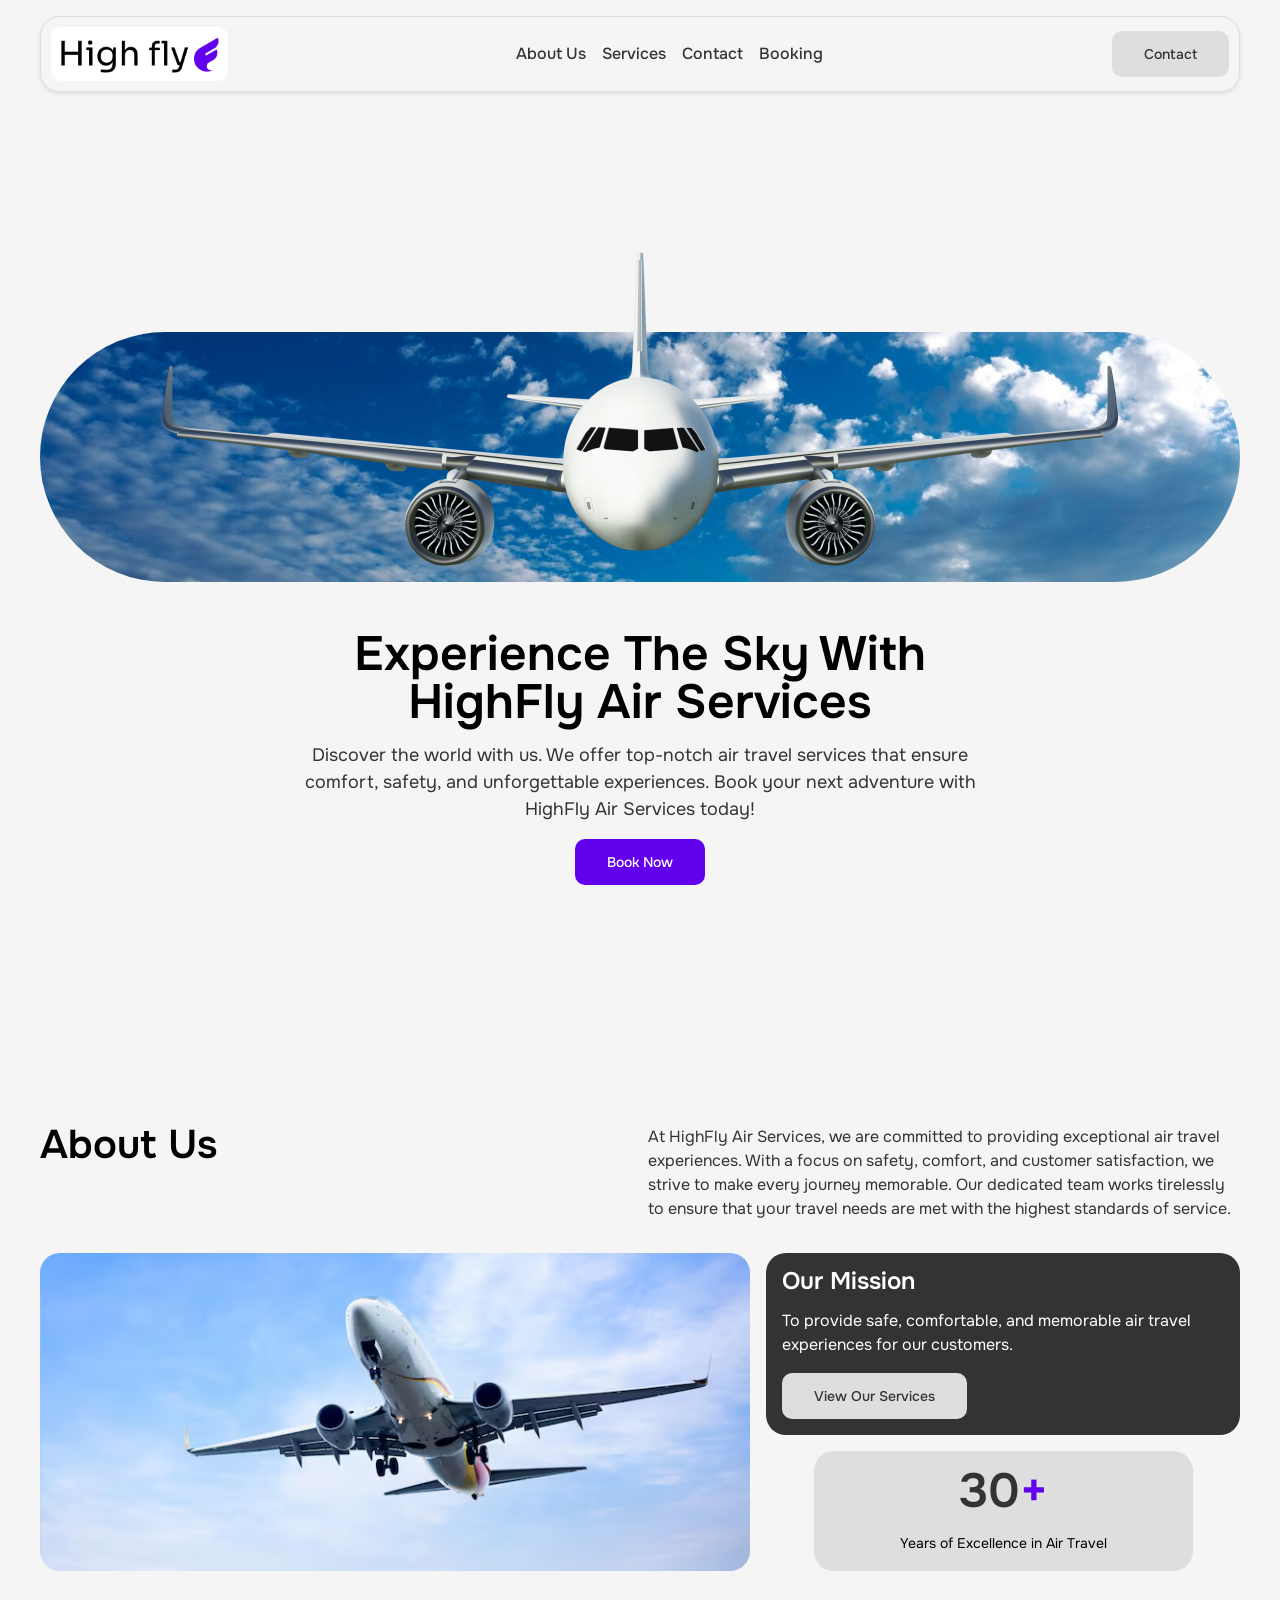
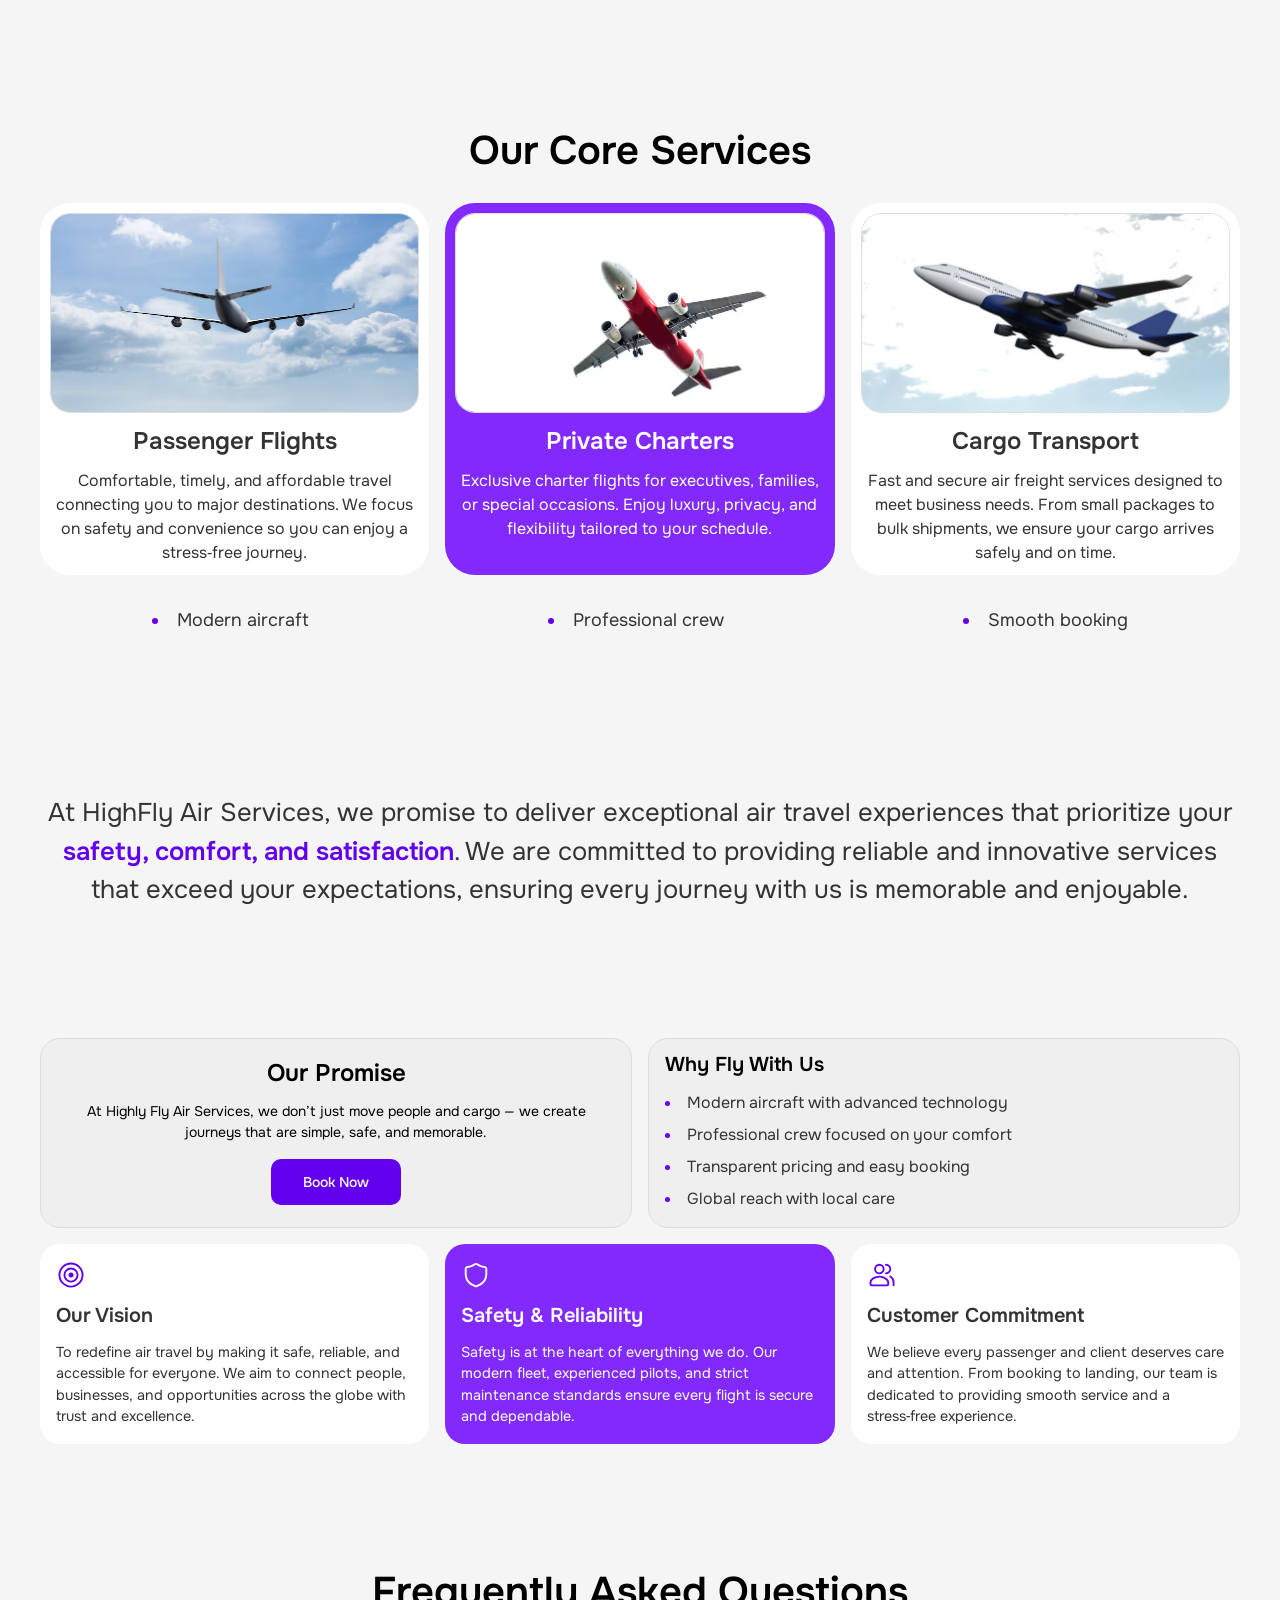
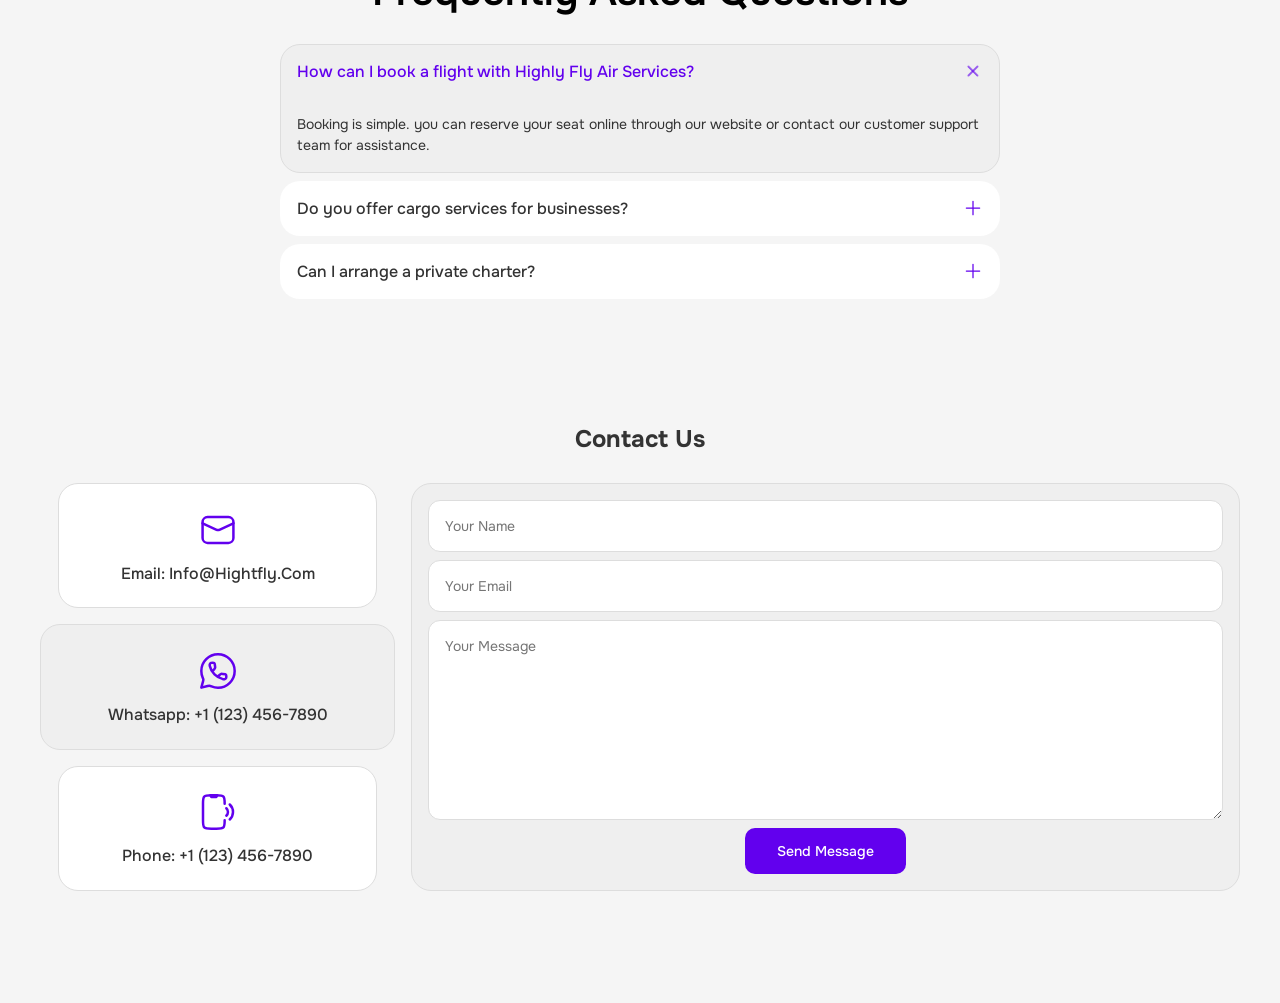
==== index.html @ 087ce3fb "final v" ====
<!doctype html>
<html lang="en">

<head>
    <meta charset="UTF-8" />
    <meta name="viewport" content="width=device-width, initial-scale=1.0" />
    <title>high fly air services</title>
    <link rel="stylesheet" href="style.css" />
</head>

<body>
    <main class="main">
        <header class="header">
            <div class="header-content">
                <a class="logo-link" href="index.html"><img src="assets/hight fly.png" alt="" class="logo" /></a>
                <nav class="navbar">
                    <ul class="nav-list">
                        <li><a href="#about">About Us</a></li>
                        <li><a href="#services">Services</a></li>
                        <li><a href="#contact">Contact</a></li>
                        <li><a href="booking.html">Booking</a></li>
                    </ul>
                </nav>
                <a href="#contact" class="Btn">Contact</a>
               
            </div>
        </header>

        <div class="parent">
            <div class="content-div">
                <div class="hero">
                    <div class="column1">
                        <img src="assets/aeroplane1.png" alt="aeroplane" class="airplane" />
                    </div>
                    <div class="column2">
                        <h1 class="head1">
                            Experience the Sky with HighFly Air Services
                        </h1>
                        <p class="description">
                            Discover the world with us. We offer top-notch air travel
                            services that ensure comfort, safety, and unforgettable
                            experiences. Book your next adventure with HighFly Air Services
                            today!
                        </p>
                        <a href="booking.html" class="btn">Book Now</a>
                    </div>
                </div>

                <div id="about" class="about-us">
                    <div class="about-column-1">
                        <h2 class="about-head">About Us</h2>
                        <p class="about-description">
                            At HighFly Air Services, we are committed to providing
                            exceptional air travel experiences. With a focus on safety,
                            comfort, and customer satisfaction, we strive to make every
                            journey memorable. Our dedicated team works tirelessly to ensure
                            that your travel needs are met with the highest standards of
                            service.
                        </p>
                    </div>
                    <div class="about-column-2">
                        <div class="img-div"></div>

                        <div class="column-2-copy">
                            <div class="about-animate copy-1">
                                <h3 class="copy-head">Our Mission</h3>
                                <p class="copy-description">
                                    To provide safe, comfortable, and memorable air travel
                                    experiences for our customers.
                                </p>
                                <a href="#services" class="Btn">View our Services</a>
                            </div>
                            <div class="about-animate copy-2">
                                <span class="success">30<span class="plus">+</span></span>
                                <p class="success-description">
                                    Years of Excellence in Air Travel
                                </p>
                            </div>
                        </div>
                    </div>
                </div>

                <div id="services" class="services">
                    <h2 class="services-head">Our Core Services</h2>
                    <div class="services-list">
                        <div class="service-item">
                            <img src="assets/air1.jpg" alt="Passenger Flights" class="service-icon" />
                            <h3 class="service-title">Passenger Flights</h3>
                            <p class="service-description">
                                Comfortable, timely, and affordable travel connecting you to
                                major destinations. We focus on safety and convenience so you
                                can enjoy a stress‑free journey.
                            </p>
                        </div>
                        <div class="service-item">
                            <img src="assets/air3.jpg" alt="Private Charters" class="service-icon" />

                            <h3 class="service-title">Private Charters</h3>
                            <p class="service-description">
                                Exclusive charter flights for executives, families, or special
                                occasions. Enjoy luxury, privacy, and flexibility tailored to
                                your schedule.
                            </p>
                        </div>
                        <div class="service-item">
                            <img src="assets/air2.jpg" alt="Cargo Transport" class="service-icon" />
                            <h3 class="service-title">Cargo Transport</h3>
                            <p class="service-description">
                                Fast and secure air freight services designed to meet business
                                needs. From small packages to bulk shipments, we ensure your
                                cargo arrives safely and on time.
                            </p>
                        </div>
                    </div>
                    <ul class="why-us">
                        <li class="why">Modern aircraft</li>
                        <li class="why">Professional crew</li>
                        <li class="why">Smooth booking</li>
                    </ul>
                </div>

                <div class="ourpromise">
                    <p class="promise-description">
                        At HighFly Air Services, we promise to deliver exceptional air
                        travel experiences that prioritize your
                        <span class="bold-tag"> safety, comfort, and satisfaction</span>.
                        We are committed to providing reliable and innovative services
                        that exceed your expectations, ensuring every journey with us is
                        memorable and enjoyable.
                    </p>
                </div>

                <div class="ourvision">
                    <div class="our-vision-1">
                        <div class="vision-row-child-1">
                            <h2 class="vision-head2">Why Fly With Us</h2>
                            <ul class="vision-feature">
                                <li class="feature">
                                    Modern aircraft with advanced technology
                                </li>
                                <li class="feature">
                                    Professional crew focused on your comfort
                                </li>
                                <li class="feature">Transparent pricing and easy booking</li>
                                <li class="feature">Global reach with local care</li>
                            </ul>
                        </div>
                        <div class="vision-row-child-2">
                            <h3 class="ourpromise-head">Our Promise</h3>
                            <p class="ourpromise-desc">
                                At Highly Fly Air Services, we don’t just move people and
                                cargo — we create journeys that are simple, safe, and
                                memorable.
                            </p>
                            <a href="booking.html" class="btn">Book Now</a>
                  
                        </div>
                    </div>

                    <div class="ourvision-grid">
                        <div class="vision-card">
                            <svg xmlns="http://www.w3.org/2000/svg" class="vision-icon" viewBox="0 0 24 24">
                                <!-- Icon from ProIcons by ProCode - https://github.com/ProCode-Software/proicons/blob/main/LICENSE -->
                                <g fill="none">
                                    <circle cx="12" cy="12" r="9.25" stroke="currentColor" stroke-width="1.5" />
                                    <circle cx="12" cy="12" r="5.25" stroke="currentColor" stroke-width="1.5" />
                                    <circle cx="12" cy="12" r="2" fill="currentColor" />
                                </g>
                            </svg>

                            <h3 class="vision-head">Our Vision</h3>
                            <p class="vision-description">
                                To redefine air travel by making it safe, reliable, and
                                accessible for everyone. We aim to connect people, businesses,
                                and opportunities across the globe with trust and excellence.
                            </p>
                        </div>
                        <div class="vision-card">
                            <svg xmlns="http://www.w3.org/2000/svg" class="vision-icon" viewBox="0 0 24 24">
                                <!-- Icon from ProIcons by ProCode - https://github.com/ProCode-Software/proicons/blob/main/LICENSE -->
                                <path fill="none" stroke="currentColor" stroke-linecap="round" stroke-linejoin="round"
                                    stroke-width="1.5"
                                    d="M20.25 10.907V7.272c0-.829-.633-1.521-1.453-1.644c-.951-.142-2.18-.376-3.078-.722c-.907-.349-1.997-1.007-2.762-1.505a1.76 1.76 0 0 0-1.914 0c-.764.498-1.855 1.156-2.762 1.505c-.899.346-2.127.58-3.078.722c-.82.123-1.453.815-1.453 1.644v3.635a10.13 10.13 0 0 0 5.363 8.939l.23.123l1.962.946a1.6 1.6 0 0 0 1.39 0l1.961-.946l.23-.123a10.13 10.13 0 0 0 5.364-8.939" />
                            </svg>
                            <h3 class="vision-head">Safety & Reliability</h3>
                            <p class="vision-description">
                                Safety is at the heart of everything we do. Our modern fleet,
                                experienced pilots, and strict maintenance standards ensure
                                every flight is secure and dependable.
                            </p>
                        </div>
                        <div class="vision-card">
                            <svg xmlns="http://www.w3.org/2000/svg" class="vision-icon" viewBox="0 0 24 24">
                                <!-- Icon from ProIcons by ProCode - https://github.com/ProCode-Software/proicons/blob/main/LICENSE -->
                                <path fill="none" stroke="currentColor" stroke-linecap="round" stroke-linejoin="round"
                                    stroke-width="1.5"
                                    d="M13.322 7.209c0 .749-.237 1.442-.64 2.009a3.42 3.42 0 0 1-2.796 1.45c-1.898 0-3.436-1.55-3.436-3.46S7.988 3.75 9.886 3.75a3.445 3.445 0 0 1 3.436 3.459M2.75 18.107c0-2.677 3.545-4.774 7.136-4.774c1.432 0 2.857.333 4.053.904c1.803.86 3.084 2.26 3.082 3.87v1.143a1 1 0 0 1-1 1H3.75a1 1 0 0 1-1-1zM15.172 3.75a3.445 3.445 0 0 1 3.435 3.459c0 .749-.236 1.442-.639 2.009a3.42 3.42 0 0 1-2.796 1.45m3.452 2.569c1.536.86 2.628 2.763 2.626 4.373v2.64" />
                            </svg>
                            <h3 class="vision-head">Customer Commitment</h3>
                            <p class="vision-description">
                                We believe every passenger and client deserves care and
                                attention. From booking to landing, our team is dedicated to
                                providing smooth service and a stress‑free experience.
                            </p>
                        </div>
                    </div>
                </div>

                <div class="FAQs">
                    <h2 class="services-head">Frequently Asked Questions</h2>
                    <div class="accordion">
                        <div class="accordion-item open">
                            <button class="accordion-header">
                                How can I book a flight with Highly Fly Air Services?
                                <svg xmlns="http://www.w3.org/2000/svg" class="plus-icon" viewBox="0 0 24 24">
                                    <!-- Icon from ProIcons by ProCode - https://github.com/ProCode-Software/proicons/blob/main/LICENSE -->
                                    <path fill="none" stroke="currentColor" stroke-linecap="round"
                                        stroke-linejoin="round" stroke-width="1.5" d="M4 12h8m0 0h8m-8 0V4m0 8v8" />
                                </svg>
                            </button>
                            <div class="accordion-content-parent">
                                <div class="accordion-content">
                                    <div class="answer">
                                        Booking is simple. you can reserve your seat online through our website or
                                        contact our customer support team for assistance.
                                    </div>
                                </div>
                            </div>
                        </div>
                        <div class="accordion-item">
                            <button class="accordion-header">
                                Do you offer cargo services for businesses?
                                <svg xmlns="http://www.w3.org/2000/svg" class="plus-icon" viewBox="0 0 24 24">
                                    <!-- Icon from ProIcons by ProCode - https://github.com/ProCode-Software/proicons/blob/main/LICENSE -->
                                    <path fill="none" stroke="currentColor" stroke-linecap="round"
                                        stroke-linejoin="round" stroke-width="1.5" d="M4 12h8m0 0h8m-8 0V4m0 8v8" />
                                </svg>
                            </button>
                            <div class="accordion-content-parent">
                                <div class="accordion-content">
                                    <div class="answer">
                                        Yes, we provide secure and timely cargo transport for both small packages and
                                        large shipments, ensuring your goods reach their destination safely.
                                    </div>
                                </div>
                            </div>
                        </div>
                        <div class="accordion-item">
                            <button class="accordion-header">
                                Can I arrange a private charter?
                                <svg xmlns="http://www.w3.org/2000/svg" class="plus-icon" viewBox="0 0 24 24">
                                    <!-- Icon from ProIcons by ProCode - https://github.com/ProCode-Software/proicons/blob/main/LICENSE -->
                                    <path fill="none" stroke="currentColor" stroke-linecap="round"
                                        stroke-linejoin="round" stroke-width="1.5" d="M4 12h8m0 0h8m-8 0V4m0 8v8" />
                                </svg>
                            </button>
                            <div class="accordion-content-parent">
                                <div class="accordion-content">
                                    <div class="answer">
                                        Yes, we offer private charter services for individuals and businesses. Please contact our sales team for more information and to discuss your specific requirements.
                                    </div>
                                </div>
                            </div>
                        </div>
                    </div>
                </div>

                <div id="contact" class="contact-us">
                    <h2 class="service-head">Contact Us</h2>
                    <div class="contact-information">
                        <div class="contact-info-sec">
                            <div class="info-card">
                                <svg xmlns="http://www.w3.org/2000/svg" class="info-icon"
                                    viewBox="0 0 24 24"><!-- Icon from ProIcons by ProCode - https://github.com/ProCode-Software/proicons/blob/main/LICENSE -->
                                    <g fill="none" stroke="currentColor" stroke-linecap="round" stroke-linejoin="round"
                                        stroke-width="1.5">
                                        <rect width="18.5" height="15.5" x="2.75" y="4.25" rx="3" />
                                        <path d="m2.75 8l8.415 3.866a2 2 0 0 0 1.67 0L21.25 8" />
                                    </g>
                                </svg>
                                <span class="info-name">Email: info@hightfly.com</span>

                            </div>

                            <div class="info-card">
                                <svg xmlns="http://www.w3.org/2000/svg" class="info-icon"
                                    viewBox="0 0 24 24"><!-- Icon from Huge Icons by Hugeicons - undefined -->
                                    <g fill="none" stroke="currentColor" stroke-width="1.5">
                                        <path stroke-linejoin="round"
                                            d="M12 22c5.523 0 10-4.477 10-10S17.523 2 12 2S2 6.477 2 12c0 1.379.28 2.693.784 3.888c.279.66.418.99.436 1.24c.017.25-.057.524-.204 1.073L2 22l3.799-1.016c.549-.147.823-.22 1.073-.204c.25.018.58.157 1.24.436A10 10 0 0 0 12 22Z" />
                                        <path
                                            d="m8.588 12.377l.871-1.081c.367-.456.82-.88.857-1.488c.008-.153-.1-.841-.315-2.218C9.916 7.049 9.41 7 8.973 7c-.57 0-.855 0-1.138.13c-.358.163-.725.622-.806 1.007c-.064.305-.016.515.079.935c.402 1.783 1.347 3.544 2.811 5.009c1.465 1.464 3.226 2.409 5.01 2.811c.42.095.629.143.934.079c.385-.08.844-.448 1.008-.806c.129-.283.129-.568.129-1.138c0-.438-.049-.943-.59-1.028c-1.377-.216-2.065-.323-2.218-.315c-.607.036-1.032.49-1.488.857l-1.081.87" />
                                    </g>
                                </svg>

                                <span class="info-name">whatsapp: +1 (123) 456-7890</span>

                            </div>
                            <div class="info-card">
                                <svg xmlns="http://www.w3.org/2000/svg" class="info-icon"
                                    viewBox="0 0 24 24"><!-- Icon from Huge Icons by Hugeicons - undefined -->
                                    <g fill="none" stroke="currentColor" stroke-linecap="round" stroke-linejoin="round"
                                        stroke-width="1.5">
                                        <path
                                            d="M19.048 16.492C20.254 15.34 21 13.75 21 11.992s-.746-3.348-1.952-4.5M17 9.742c.603.576.976 1.371.976 2.25s-.373 1.674-.976 2.25M16 7c0-2.357 0-3.536-.732-4.268S13.357 2 11 2H8c-2.357 0-3.536 0-4.268.732S3 4.643 3 7v10c0 2.357 0 3.535.732 4.268S5.643 22 8 22h3c2.357 0 3.536 0 4.268-.732C16 20.535 16 19.357 16 17" />
                                        <path d="M11.5 2h-4L8 3h3z" />
                                    </g>
                                </svg>


                                <span class="info-name">Phone: +1 (123) 456-7890</span>

                            </div>
                        </div>
                        <div class="contact-form-sec">
                            <form class="contact-form">
                                <input type="text" placeholder="Your Name" name="name" class="contact-input" />
                                <input type="email" placeholder="Your Email" name="email" class="contact-input" />
                                <textarea placeholder="Your Message" class="contact-textarea"></textarea>
                                <button type="submit" class="form-btn">Send Message</button>
                            </form>
                        </div>

                    </div>

                </div>
            </div>
        </div>
    </main>

    <script src="script.js"></script>
</body>

</html>
---- style.css ----
@import url("https://fonts.googleapis.com/css2?family=Onest:wght@100..900&display=swap");

*,
*::before,
*::after {
  box-sizing: border-box;
  padding: 0;
  margin: 0;
}

:root {
  --primary-color: #6200ee;
  --secondary-color: #822afd;
  --background-color: #f5f5f5;
  --black: #000;
  --white: #fff;
  --border: 1px solid #ddd;
  --grey: #dedede;
  --grey-2: #efefef;

  --text-color: #333;
  --font-family: "Onest", sans-serif;
  --border-radius: 20px;
  --transition: all 1s ease;
  --conrner-shape: squaricle;
}

html {
  scroll-behavior: smooth;
}

body {
  font-family: "Onest", sans-serif;
  background-color: var(--background-color);
  color: var(--text-color);
  line-height: 150%;
  width: 100%;
}

a {
  text-decoration: none;
}

.main {
  display: flex;
  flex-direction: column;
  align-items: center;
  justify-content: center;
  width: 100%;
}
.header {
  display: flex;
  flex-direction: column;
  align-items: center;
  justify-content: center;
  width: 100%;
  padding: 1rem 0;
}

.parent {
  display: flex;
  flex-direction: column;
  align-items: center;
  justify-content: center;
  width: 100%;
}

.header-content {
  display: flex;
  flex-direction: row;
  align-items: center;
  justify-content: space-between;
  width: 90%;
  padding: 10px;
  max-width: 1200px;
  border-radius: var(--border-radius);
  border: var(--border);
  box-shadow: 0 2px 4px #0000001a;
}

.logo-link {
  display: flex;
  width: 30%;
  text-decoration: none;
  line-height: none;
}

.logo {
  width: 100%;
  border-radius: 10px;
}

.navbar {
  display: none;
  flex-direction: row;
  align-items: center;
  justify-content: center;
  gap: 1rem;
}

.nav-list {
  list-style: none;
  display: flex;
  flex-direction: row;
  align-items: center;
  justify-content: center;
  gap: 1rem;
}

.nav-list li a {
  text-decoration: none;
  color: var(--text-color);
  font-size: 1rem;
  font-weight: 500;
  transition: var(--transition);
}
.nav-list li a:hover {
  color: var(--primary-color);
}

.Btn {
  padding: 1rem 2rem;
  background-color: var(--grey);
  color: var(--text-color);
  font-size: 0.875rem;
  border: none;
  border-radius: 10px;
  cursor: pointer;
  font-family: var(--font-family);
  transition: var(--transition);
  font-weight: 500;
  text-transform: capitalize;
  text-decoration: none;
  line-height: 100%;
}



.content-div {
  display: flex;
  flex-direction: column;
  align-items: center;
  justify-content: center;
  width: 90%;
  max-width: 1200px;
}

.hero {
  display: flex;
  flex-direction: column;
  align-items: center;
  justify-content: center;
  width: 100%;
  gap: 2rem;

  padding: 4rem 0;
}

.column1 {
  display: flex;
  flex-direction: column;
  align-items: center;
  justify-content: center;
  width: 100%;
  gap: 1rem;
  background-image: url("assets/heroimg.jpg");
  background-size: cover;
  background-position: center;
  height: 100px;
  border-radius: 150px;
  position: relative;
}

.airplane {
  width: 100%;
  margin-top: -4rem;
  user-select: none;
}

.column2 {
  display: flex;
  flex-direction: column;
  align-items: center;
  justify-content: center;
  width: 100%;
  gap: 1rem;
}

.head1 {
  font-size: 2rem;
  color: var(--black);
  font-weight: 600;
  text-transform: capitalize;
  text-align: center;
  line-height: 100%;
  word-spacing: -1%;
  letter-spacing: -3%;
}

.description {
  font-size: 1.125rem;
  color: var(--text-color);
  line-height: 1.5;
  text-align: center;
}

.btn {
  padding: 1rem 2rem;
  background-color: var(--primary-color);
  color: var(--white);
  font-size: 0.875rem;
  border: none;
  border-radius: 10px;
  cursor: pointer;
  font-family: var(--font-family);
  transition: var(--transition);
  font-weight: 500;
  text-transform: capitalize;
  text-decoration: none;
  line-height: 100%;
}




.btn:hover {
  background-color: var(--secondary-color);
  color: var(--white);
}

.form-btn {
  padding: 1rem 2rem;
  background-color: var(--primary-color);
  color: var(--white);
  font-size: 0.875rem;
  border: none;
  border-radius: 10px;
  cursor: pointer;
  font-family: var(--font-family);
  transition: var(--transition);
  font-weight: 500;
  text-transform: capitalize;
  line-height: 100%;
  text-decoration: none;
}


/* animations sec */

.scale {
  animation: scale 1.5s ease alternate both;
}

@keyframes scale {
  from {
    transform: scale(0);
    opacity: 0.5;
  }
  to {
    transform: scale(1);
    opacity: 1;
  }
}

.fadeUp {
  animation: fadeUp 1s ease alternate both;
}

@keyframes fadeUp {
  from {
    transform: translateY(40px);
    opacity: 0;
  }
  to {
    transform: translateY(0);
    opacity: 1;
  }
}

.fade-service {
  animation: fade-service 1s ease alternate both;
  transition: var(--transition);
}

@keyframes fade-service {
  from {
    transform: translateY(40px);
    opacity: 0;
  }
  to {
    transform: translateY(0);
    opacity: 1;
  }
}

/* animation sec end */

.about-us {
  display: flex;
  flex-direction: column;
  align-items: center;
  justify-content: center;
  width: 100%;
  gap: 2rem;
  padding: 3rem 0;
}

.about-column-1 {
  display: flex;
  flex-direction: column;
  align-items: start;
  justify-content: space-between;
  width: 100%;
  gap: 1rem;
}

.about-head {
  font-size: 2rem;
  color: var(--black);
  font-weight: 600;
  text-transform: capitalize;
  line-height: 100%;
  width: 100%;
  word-spacing: -1%;
  letter-spacing: -3%;
}

.about-description {
  font-size: 1rem;
  color: var(--text-color);
  line-height: 1.5;
  width: 100%;
}

.about-column-2 {
  display: flex;
  flex-direction: column;
  justify-content: space-between;
  width: 100%;
  gap: 1rem;
}

.img-div {
  width: 100%;
  display: flex;
  background-image: url("assets/about-us.jpg");
  background-size: cover;
  background-position: center;
  border-radius: var(--border-radius);
  min-height: 200px;
}

.column-2-copy {
  display: flex;
  flex-direction: column;
  justify-content: stretch;
  align-items: center;
  width: 100%;
  gap: 1rem;
}

.copy-1 {
  display: flex;
  flex-direction: column;
  align-items: start;
  justify-content: center;
  padding: 1rem;
  gap: 1rem;
  border-radius: var(--border-radius);
  color: var(--white);
  background: var(--text-color);
}

.copy-head {
  font-size: 1.5rem;
  font-weight: 600;
  text-transform: capitalize;
  line-height: 100%;
}
.copy-description {
  font-size: 1rem;
}

.copy-2 {
  display: flex;
  flex-direction: column;
  align-items: center;
  justify-content: center;
  text-align: center;
  width: 80%;
  background: var(--grey);
  padding: 1rem;
  gap: 1rem;
  border-radius: var(--border-radius);
  color: var(--black);
  animation-delay: 0.2s;
}

.success {
  font-size: 3rem;
  color: var(--text-color);
  font-weight: 600;
  text-transform: capitalize;
  line-height: 100%;
}

.plus {
  color: var(--primary-color);
}

.success-description {
  font-size: 0.875rem;
}

.services {
  display: flex;
  flex-direction: column;
  align-items: center;
  justify-content: center;
  width: 100%;
  gap: 2rem;
  padding: 3rem 0;
}

.services-head {
  font-size: 2rem;
  color: var(--black);
  font-weight: 600;
  text-transform: capitalize;
  line-height: 100%;
  text-align: center;
  word-spacing: -1%;
  letter-spacing: -3%;
}

.services-list {
  display: flex;
  flex-direction: column;
  justify-content: center;
  width: 100%;
  gap: 1rem;
}

.service-item {
  display: flex;
  flex-direction: column;
  align-items: center;
  justify-content: center;
  width: 100%;
  gap: 1rem;
  padding: 10px;
  border-radius: 30px;
  background: var(--white);
  color: var(--text-color);
  transition: var(--transition);
  cursor: pointer;
}

.service-item:nth-child(1) {
  animation-delay: 0.3s;
}

.service-item:nth-child(2) {
  background: var(--secondary-color);
  color: var(--white);
  animation-delay: 0s;
}

.service-item:nth-child(3) {
  animation-delay: 0.3s;
}

.service-icon {
  width: 100%;
  height: 200px;
  object-fit: cover;
  border-radius: var(--border-radius);
  border: var(--border);
}
.service-title {
  font-size: 1.5rem;

  font-weight: 600;
  text-transform: capitalize;
  line-height: 100%;
}

.service-description {
  font-size: 1rem;
  line-height: 1.5;
  text-align: center;
  flex-grow: 1;
}

.why-us {
  width: 100%;
  list-style: disc;
  list-style-position: inside;
  display: flex;
  flex-direction: row;
  flex-wrap: wrap;
  align-items: center;
  justify-content: space-around;
  gap: 1rem;
}

.why-us .why {
  font-size: 1.125rem;
  color: var(--text-color);
  line-height: 1.5;
  text-align: center;
}

.why::marker {
  color: var(--primary-color);
}

.ourpromise {
  display: flex;
  flex-direction: column;
  align-items: center;
  justify-content: center;
  width: 100%;
  gap: 1rem;
  padding: 3rem 0;
}
.promise-description {
  font-size: 1.25rem;
  text-align: center;
  line-height: 150%;
}

.bold-tag {
  font-weight: 600;
  color: var(--primary-color);
}

.ourvision {
  display: flex;
  flex-direction: column;
  align-items: center;
  justify-content: center;
  width: 100%;
  gap: 1rem;
  padding: 3rem 0;
}

.our-vision-1 {
  display: flex;
  flex-direction: column-reverse;
  gap: 1rem;
  justify-content: space-between;
  width: 100%;
}

.vision-row-child-1 {
  display: flex;
  flex-direction: column;
  align-items: start;
  justify-content: center;
  gap: 1rem;
  width: 100%;
  padding: 1rem;
  background: var(--grey-2);
  border-radius: var(--border-radius);
  border: var(--border);
}

.vision-head2 {
  font-size: 1.25rem;
  color: var(--black);
  font-weight: 600;
  text-transform: capitalize;
  line-height: 100%;
}

.vision-feature {
  display: flex;
  flex-direction: column;
  gap: 0.5rem;
  list-style-position: inside;
  color: var(--text-color);
}

.feature::marker {
  color: var(--primary-color);
}

.vision-row-child-2 {
  display: flex;
  flex-direction: column;
  align-items: center;
  justify-content: center;
  gap: 1rem;
  width: 100%;
  padding: 1rem;
  background: var(--grey-2);
  border-radius: var(--border-radius);
  border: var(--border);
  text-align: center;
  color: var(--black);
  border-radius: var(--border-radius);
}

.ourvision-grid {
  display: grid;
  grid-template-columns: repeat(1, 1fr);
  grid-template-rows: repeat(2, auto);
  gap: 1rem;
  width: 100%;
}

.vision-card {
  display: flex;
  flex-direction: column;
  width: 100%;
  gap: 1rem;
  padding: 1rem;
  border-radius: var(--border-radius);
  background: var(--white);
  color: var(--text-color);
  transition: var(--transition);
  cursor: pointer;
}

.vision-card:hover {
  transform: translateY(10px);
}

.vision-card:nth-child(2) {
  background: var(--secondary-color);
  animation-delay: 0.2s;
  color: var(--white);
}

.vision-card:nth-child(2) .vision-icon {
  color: var(--white);
}

.ourpromise-head {
  font-size: 1.5rem;
  color: var(--black);
  font-weight: 600;
  text-transform: capitalize;
  line-height: 100%;
}

.ourpromise-desc {
  font-size: 0.875rem;
  line-height: 1.5;
  text-align: center;
}

.vision-icon {
  width: 30px;
  height: 30px;
  color: var(--primary-color);

}

.vision-head {
  font-size: 1.25rem;
  font-weight: 600;
  text-transform: capitalize;
  line-height: 100%;
}

.vision-description {
  font-size: 0.9rem;
  line-height: 150%;
}

/* FAQs */

.FAQs {
  display: flex;
  flex-direction: column;
  align-items: center;
  justify-content: center;
  width: 100%;
  gap: 2rem;
  padding: 3rem 0;
}

.accordion {
  display: flex;
  flex-direction: column;
  align-items: center;
  justify-content: center;
  width: 100%;
  gap: 0.5rem;
}

.accordion-item {
  width: 100%;
  border-radius: var(--border-radius);
  background: var(--white);
  justify-content: center;
  align-items: center;
  transition: var(--transition);
  border: 1px solid transparent;
}

.accordion-header {
  font-family: var(--font-family);
  width: 100%;
  padding: 1rem;
  font-size: 1rem;
  font-weight: 500;
  color: var(--text-color);
  display: flex;
  align-items: center;
  justify-content: space-between;
  border: none;
  background: none;
  cursor: pointer;
}

.plus-icon {
  width: 20px;
  height: 20px;
  color: var(--primary-color);
  transition: var(--transition);
}

.accordion-content-parent {
  display: grid;
  overflow: hidden;
  transition: var(--transition);
  grid-template-rows: 0fr;
}

.accordion-content {
  overflow: hidden;
  font-size: 0.875rem;
  line-height: 1.5;
  color: var(--text-color);
}

.answer {
  padding: 1rem;
  width: 100%;
}

.accordion-item.open .accordion-content-parent {
  grid-template-rows: 1fr;
}

.accordion-item.open {
  background: var(--grey-2);
  border: var(--border);
}

.accordion-item.open .plus-icon {
  transform: rotate(45deg);
}

.accordion-item.open .accordion-header {
  color: var(--primary-color);
}

.contact-us {
  display: flex;
  flex-direction: column;
  align-items: center;
  justify-content: center;
  width: 100%;
  gap: 2rem;
  padding: 3rem 0;
}

.contact-information {
  display: flex;
  flex-direction: column;
  gap: 1rem;
  width: 100%;
  justify-content: space-between;
}

.contact-info-sec {
  display: flex;
  flex-direction: column;
  align-items: center;
  gap: 1rem;
  width: 100%;
}

.info-card {
  display: flex;
  flex-direction: column;
  align-items: center;
  justify-content: center;
  width: 90%;
  gap: 1rem;
  padding: 1rem;
  border-radius: var(--border-radius);
  background: var(--white);
  color: var(--text-color);
  border: var(--border);
  transition: var(--transition);
  cursor: pointer;
  flex-grow: 1;
}

.info-card:hover {
  transform: translateY(5px);
}

.info-icon {
  width: 40px;
  height: 40px;
  color: var(--primary-color);
}

.info-name {
  font-size: 1rem;
  font-weight: 500;
  text-transform: capitalize;
  line-height: 100%;
}

.info-card:nth-child(2) {
  background: var(--grey-2);
  width: 100%;
  border: var(--border);
}

.contact-form-sec {
  display: flex;
  flex-direction: column;
  align-items: center;
  justify-content: center;
  gap: 1rem;
  width: 100%;
  background: var(--grey-2);
  padding: 1rem;
  border-radius: var(--border-radius);
  border: var(--border);
}

.contact-form {
  display: flex;
  flex-direction: column;
  align-items: center;
  justify-content: center;
  width: 100%;
  gap: 0.5rem;
}

input,
textarea {
  width: 100%;
  font-family: var(--font-family);
  border-radius: 12px;
  border: var(--border);
  font-size: 0.875rem;
  transition: var(--transition);
  padding: 1rem;
}

textarea {
  resize: vertical;
  min-height: 200px;
}

input:focus,
textarea:focus {
  outline: none;
  border-color: var(--primary-color);
}

.booking{
  display: flex;
  flex-direction: column;
  align-items: center;
  justify-content: center;
  width: 100%;
  gap: 1rem;
  padding: 5rem 0;
  position: relative;

}

.booking-description {
  font-size: 1rem;
  color: var(--text-color);
  line-height: 1.5;
  text-align: center;
  width: 100%;
}

.back-btn{
  width: 40px;
  height: 40px;
  padding: 0.5rem;
  border-radius: 12px;
  border: var(--border);
  background: #ebdcff;
  color: var(--primary-color);
  transition: var(--transition);  
  cursor: pointer;
  position: absolute;
  top: 1rem;
  left: 0;
}


/* media tablet */

@media (min-width: 768px) {
  .header-content {
    width: 95%;
  }

  .logo-link {
    width: 20%;
  }

  .logo {
    width: 100%;
  }

  .navbar {
    display: flex;
  }

  .content-div {
    width: 95%;
    padding: 4rem 0;
  }

  .column1 {
    height: 150px;
  }

  .column2 {
    width: 80%;
  }

  .airplane {
    width: 80%;
    margin-top: -6rem;
  }

  .about-column-1 {
    flex-direction: row;
  }

  .about-column-2 {
    flex-direction: row;
  }

  .img-div {
    width: 60%;
  }

  .column-2-copy {
    width: 40%;
  }

  .services-list {
    flex-direction: row;
  }

  .promise-description {
    font-size: 1.6rem;
  }

  .vision-row-child-1,
  .vision-row-child-2 {
    width: 50%;
  }

  .ourvision-grid {
    grid-template-columns: repeat(2, 1fr);
    grid-template-rows: repeat(1, auto);
  }

  .our-vision-1 {
    flex-direction: row-reverse;
  }

  .contact-information {
    flex-direction: row;
  }

  .contact-info-sec {
    width: 40%;
  }
  .contact-form-sec {
    width: 60%;
  }


.booking{
 
  width: 70%;
  
}
}

/* media desktop */

@media (min-width: 1024px) {
  .header-content {
    width: 100%;
  }

  .logo-link {
    width: 15%;
  }

  .logo {
    width: 100%;
  }

  .content-div {
    width: 100%;
  }

  .hero {
    gap: 3rem;
    padding: 10rem 0;
  }

  .column1 {
    height: 250px;
  }

  .column2 {
    width: 60%;
  }

  .head1 {
    font-size: 3rem;
  }

  .about-head,
  .services-head {
    font-size: 2.5rem;
  }

  .about-us {
    padding: 5rem 0;
  }

  .services {
    padding: 5rem 0;
  }

  .services-list {
    flex-direction: row;
  }

  .ourpromise {
    padding: 5rem 0;
  }

  .FAQs {
    padding: 5rem 0;
  }

  .accordion {
    width: 60%;
  }

  .ourvision-grid {
    grid-template-columns: repeat(3, 1fr);
    grid-template-rows: repeat(1, auto);
  }

  .contact-info-sec {
    width: 30%;
  }
  .contact-form-sec {
    width: 70%;
  }
}
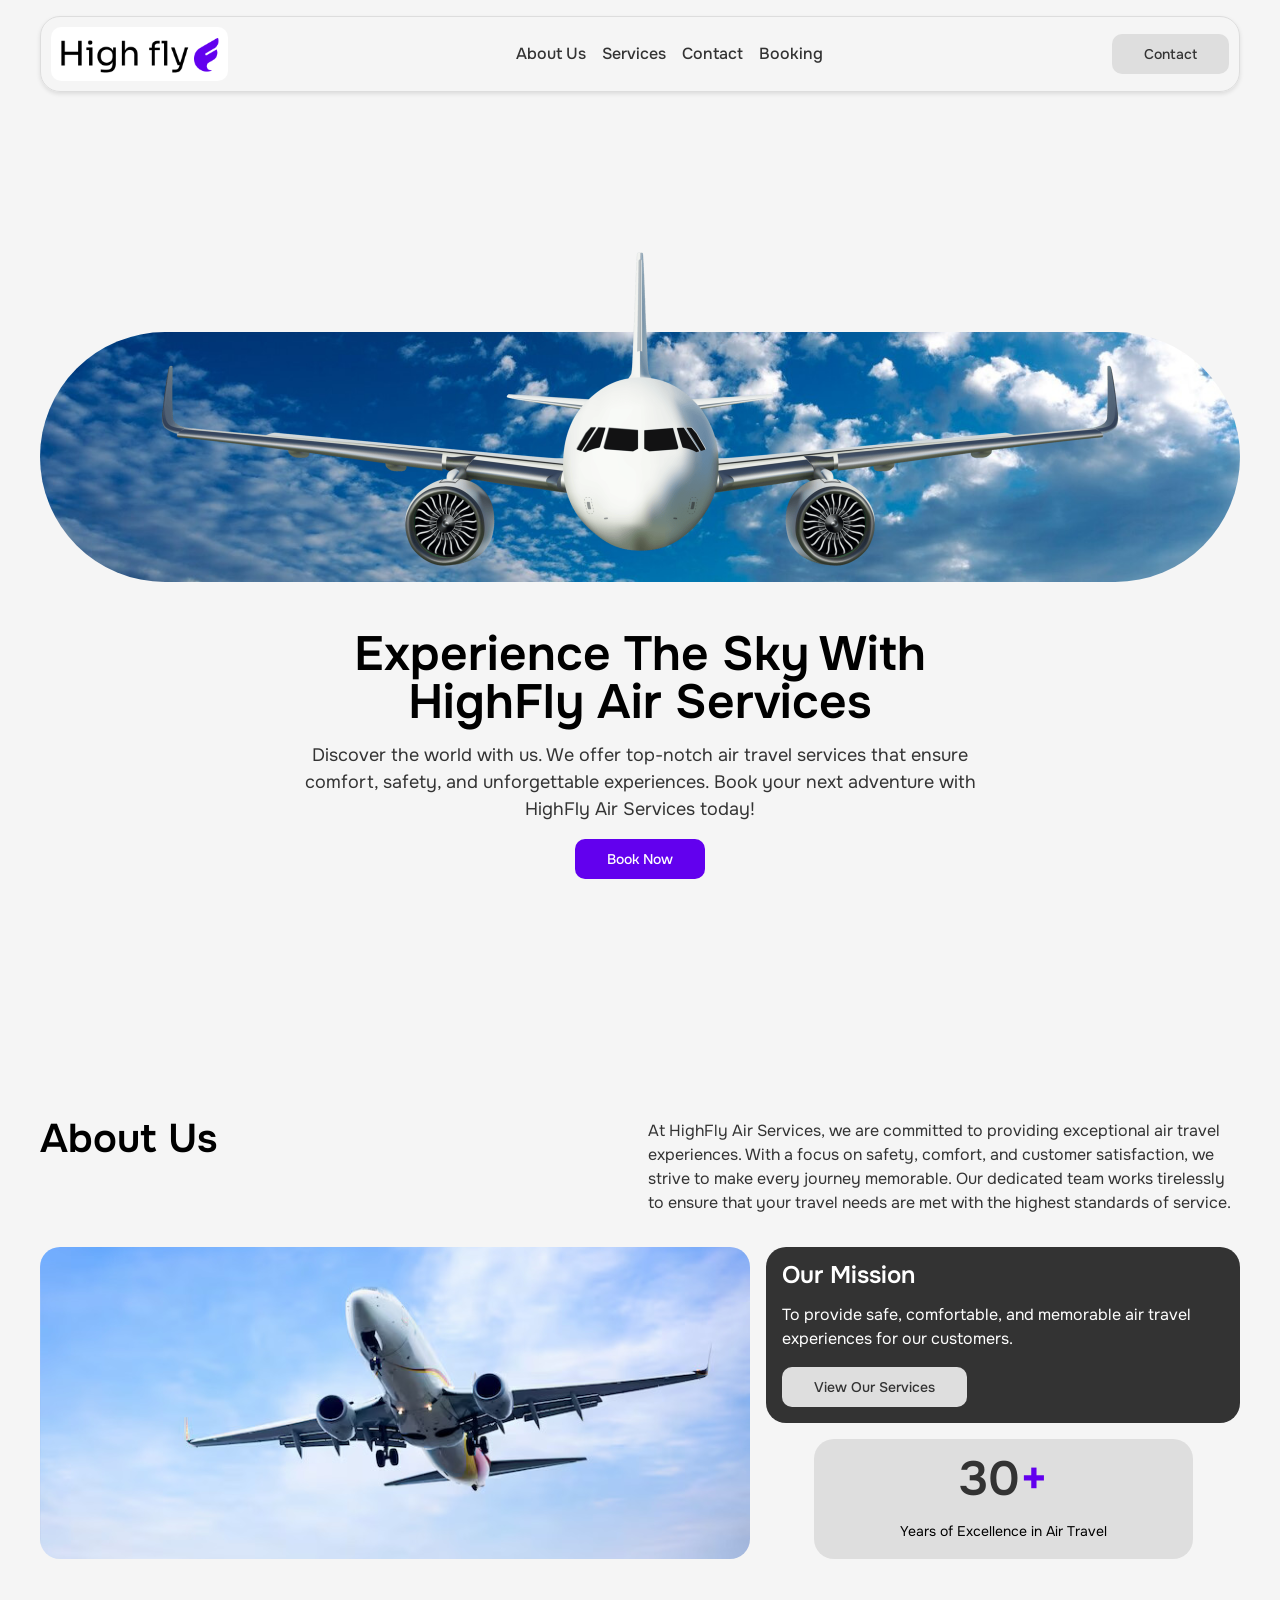
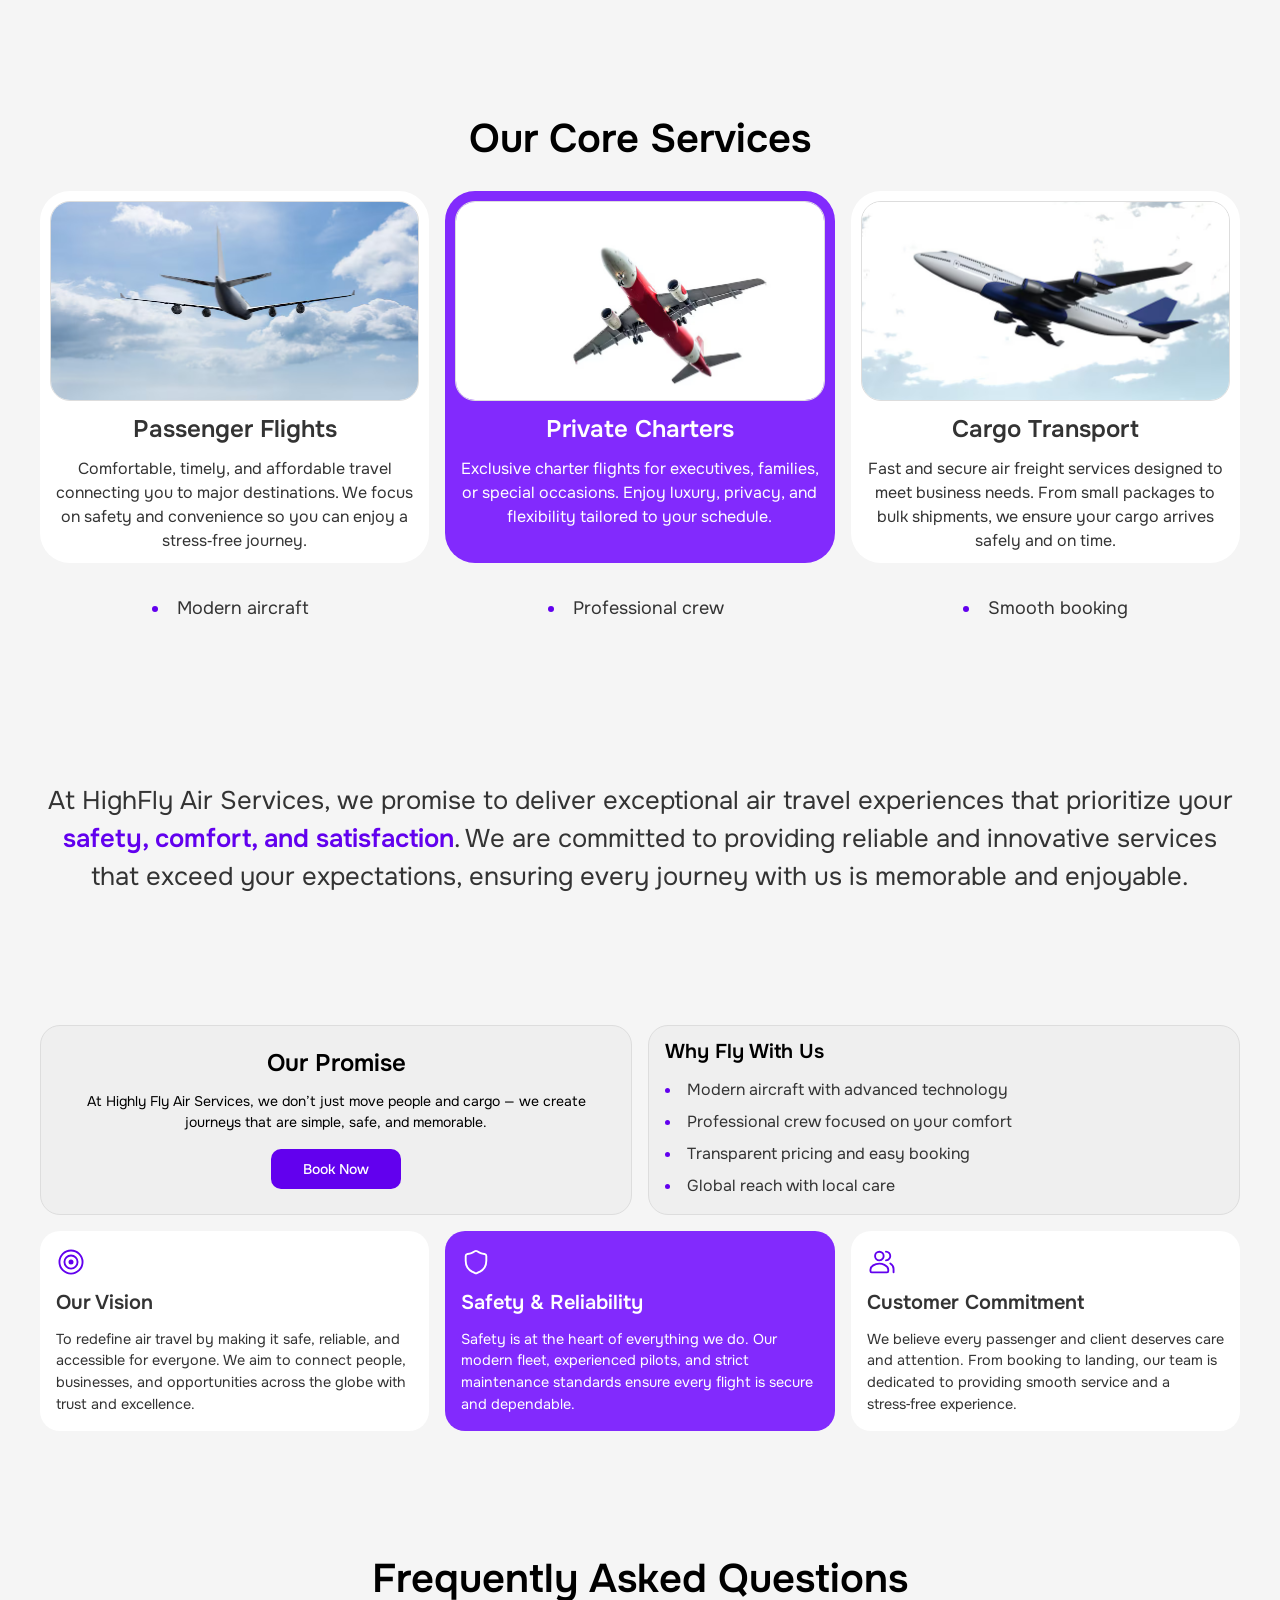
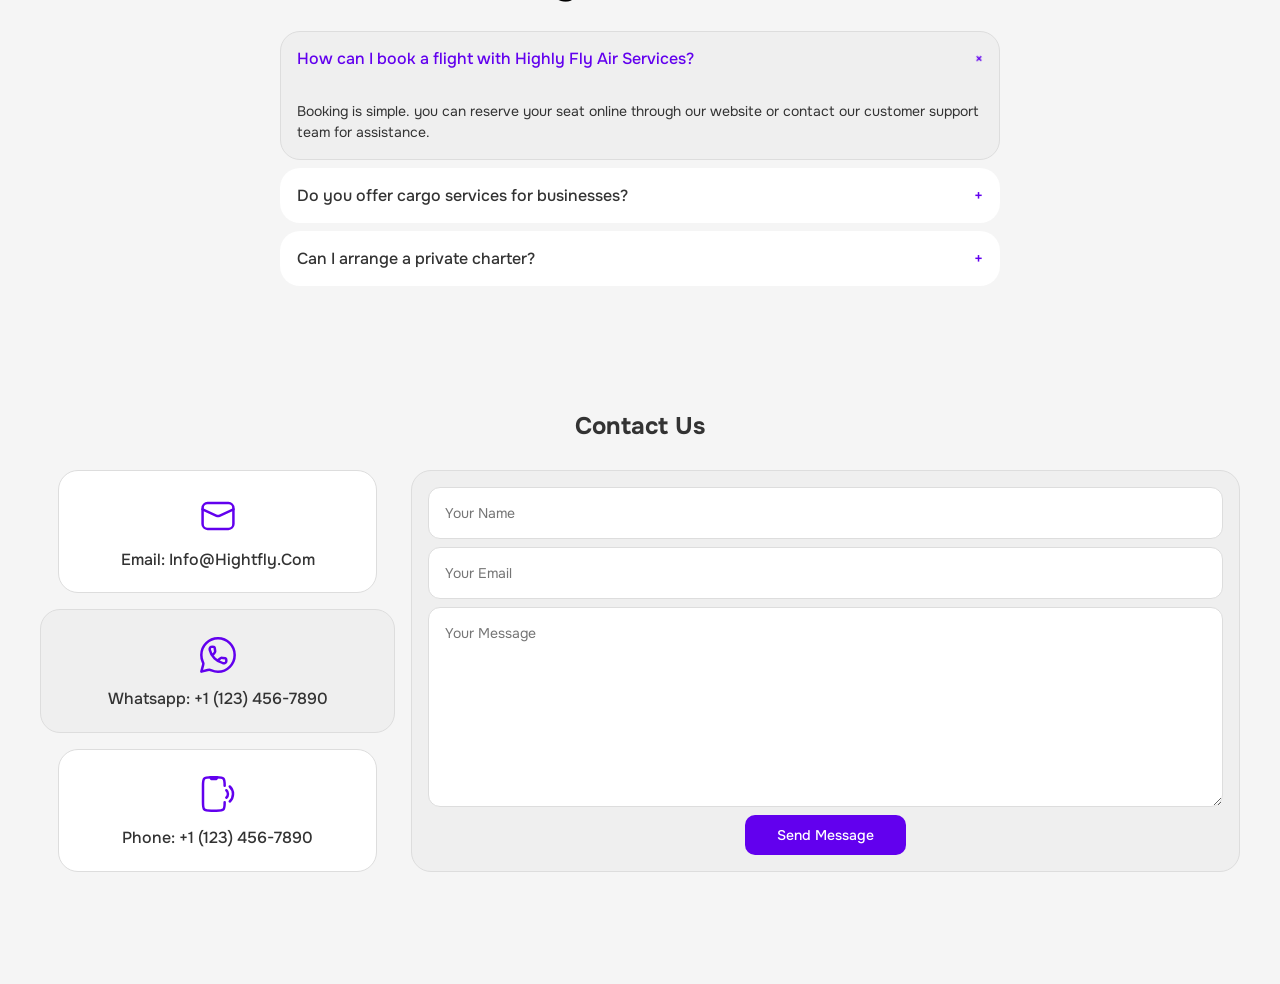
==== commit c5f03713: "final v1" ====
--- a/index.html
+++ b/index.html
@@ -22,7 +22,7 @@
                     </ul>
                 </nav>
                 <a href="#contact" class="Btn">Contact</a>
-               
+
             </div>
         </header>
 
@@ -153,7 +153,7 @@
                                 memorable.
                             </p>
                             <a href="booking.html" class="btn">Book Now</a>
-                  
+
                         </div>
                     </div>
 
@@ -211,12 +211,8 @@
                     <div class="accordion">
                         <div class="accordion-item open">
                             <button class="accordion-header">
-                                How can I book a flight with Highly Fly Air Services?
-                                <svg xmlns="http://www.w3.org/2000/svg" class="plus-icon" viewBox="0 0 24 24">
-                                    <!-- Icon from ProIcons by ProCode - https://github.com/ProCode-Software/proicons/blob/main/LICENSE -->
-                                    <path fill="none" stroke="currentColor" stroke-linecap="round"
-                                        stroke-linejoin="round" stroke-width="1.5" d="M4 12h8m0 0h8m-8 0V4m0 8v8" />
-                                </svg>
+                                How can I book a flight with Highly Fly Air Services? <span class="plus-icon">+</span>
+
                             </button>
                             <div class="accordion-content-parent">
                                 <div class="accordion-content">
@@ -229,12 +225,7 @@
                         </div>
                         <div class="accordion-item">
                             <button class="accordion-header">
-                                Do you offer cargo services for businesses?
-                                <svg xmlns="http://www.w3.org/2000/svg" class="plus-icon" viewBox="0 0 24 24">
-                                    <!-- Icon from ProIcons by ProCode - https://github.com/ProCode-Software/proicons/blob/main/LICENSE -->
-                                    <path fill="none" stroke="currentColor" stroke-linecap="round"
-                                        stroke-linejoin="round" stroke-width="1.5" d="M4 12h8m0 0h8m-8 0V4m0 8v8" />
-                                </svg>
+                                Do you offer cargo services for businesses? <span class="plus-icon">+</span>
                             </button>
                             <div class="accordion-content-parent">
                                 <div class="accordion-content">
@@ -247,17 +238,14 @@
                         </div>
                         <div class="accordion-item">
                             <button class="accordion-header">
-                                Can I arrange a private charter?
-                                <svg xmlns="http://www.w3.org/2000/svg" class="plus-icon" viewBox="0 0 24 24">
-                                    <!-- Icon from ProIcons by ProCode - https://github.com/ProCode-Software/proicons/blob/main/LICENSE -->
-                                    <path fill="none" stroke="currentColor" stroke-linecap="round"
-                                        stroke-linejoin="round" stroke-width="1.5" d="M4 12h8m0 0h8m-8 0V4m0 8v8" />
-                                </svg>
+                                Can I arrange a private charter? <span class="plus-icon">+</span>
                             </button>
                             <div class="accordion-content-parent">
                                 <div class="accordion-content">
                                     <div class="answer">
-                                        Yes, we offer private charter services for individuals and businesses. Please contact our sales team for more information and to discuss your specific requirements.
+                                        Yes, we offer private charter services for individuals and businesses. Please
+                                        contact our sales team for more information and to discuss your specific
+                                        requirements.
                                     </div>
                                 </div>
                             </div>
--- a/style.css
+++ b/style.css
@@ -80,7 +80,7 @@
 
 .logo-link {
   display: flex;
-  width: 30%;
+  width: 40%;
   text-decoration: none;
   line-height: none;
 }
@@ -119,7 +119,7 @@
 }
 
 .Btn {
-  padding: 1rem 2rem;
+  padding: 0.8rem 2rem;
   background-color: var(--grey);
   color: var(--text-color);
   font-size: 0.875rem;
@@ -133,8 +133,6 @@
   text-decoration: none;
   line-height: 100%;
 }
-
-
 
 .content-div {
   display: flex;
@@ -205,7 +203,7 @@
 }
 
 .btn {
-  padding: 1rem 2rem;
+  padding: 0.8rem 2rem;
   background-color: var(--primary-color);
   color: var(--white);
   font-size: 0.875rem;
@@ -220,16 +218,13 @@
   line-height: 100%;
 }
 
-
-
-
 .btn:hover {
   background-color: var(--secondary-color);
   color: var(--white);
 }
 
 .form-btn {
-  padding: 1rem 2rem;
+  padding: 0.8rem 2rem;
   background-color: var(--primary-color);
   color: var(--white);
   font-size: 0.875rem;
@@ -244,7 +239,6 @@
   text-decoration: none;
 }
 
-
 /* animations sec */
 
 .scale {
@@ -655,7 +649,6 @@
   width: 30px;
   height: 30px;
   color: var(--primary-color);
-
 }
 
 .vision-head {
@@ -710,6 +703,7 @@
   color: var(--text-color);
   display: flex;
   align-items: center;
+  text-align: left;
   justify-content: space-between;
   border: none;
   background: none;
@@ -717,9 +711,8 @@
 }
 
 .plus-icon {
-  width: 20px;
-  height: 20px;
   color: var(--primary-color);
+  line-height: 0;
   transition: var(--transition);
 }
 
@@ -869,7 +862,7 @@
   border-color: var(--primary-color);
 }
 
-.booking{
+.booking {
   display: flex;
   flex-direction: column;
   align-items: center;
@@ -878,7 +871,6 @@
   gap: 1rem;
   padding: 5rem 0;
   position: relative;
-
 }
 
 .booking-description {
@@ -889,7 +881,7 @@
   width: 100%;
 }
 
-.back-btn{
+.back-btn {
   width: 40px;
   height: 40px;
   padding: 0.5rem;
@@ -897,14 +889,13 @@
   border: var(--border);
   background: #ebdcff;
   color: var(--primary-color);
-  transition: var(--transition);  
+  transition: var(--transition);
   cursor: pointer;
   position: absolute;
   top: 1rem;
   left: 0;
 }
 
-
 /* media tablet */
 
 @media (min-width: 768px) {
@@ -991,12 +982,9 @@
     width: 60%;
   }
 
-
-.booking{
- 
-  width: 70%;
-  
-}
+  .booking {
+    width: 70%;
+  }
 }
 
 /* media desktop */
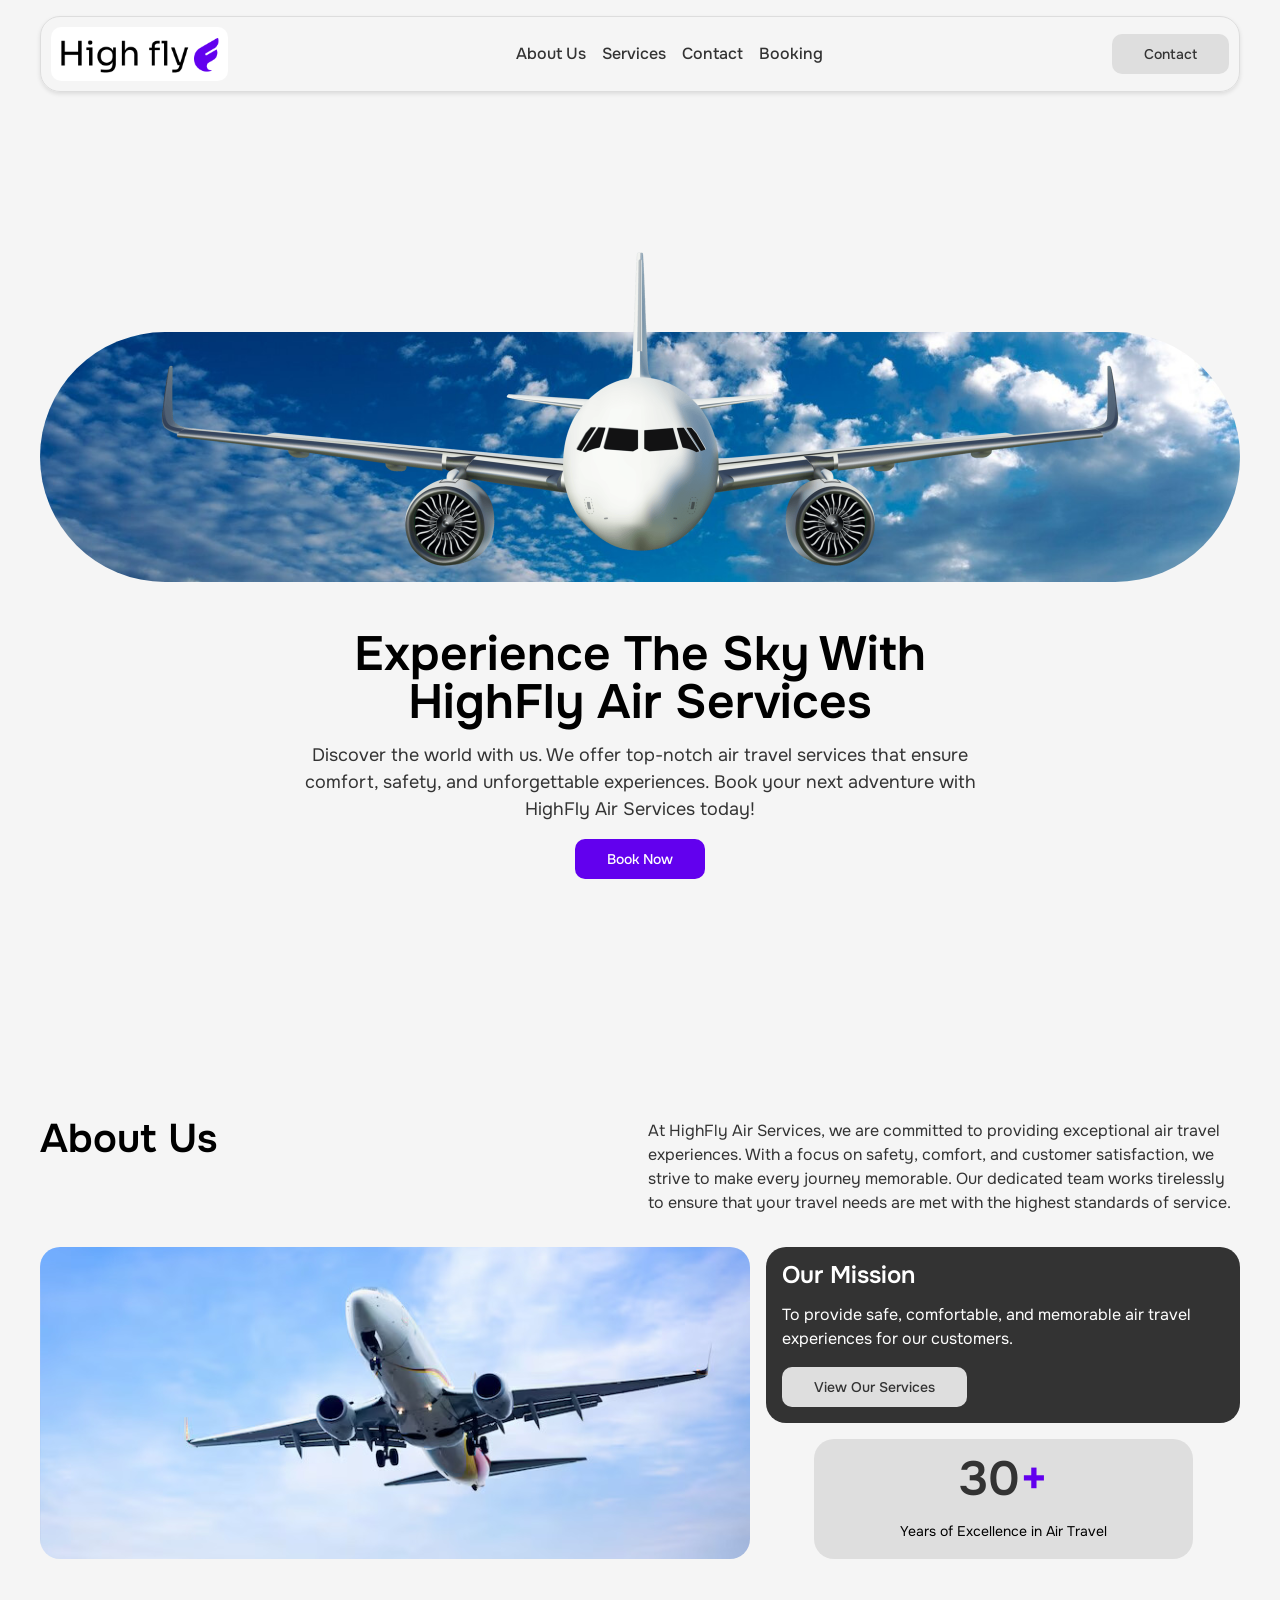
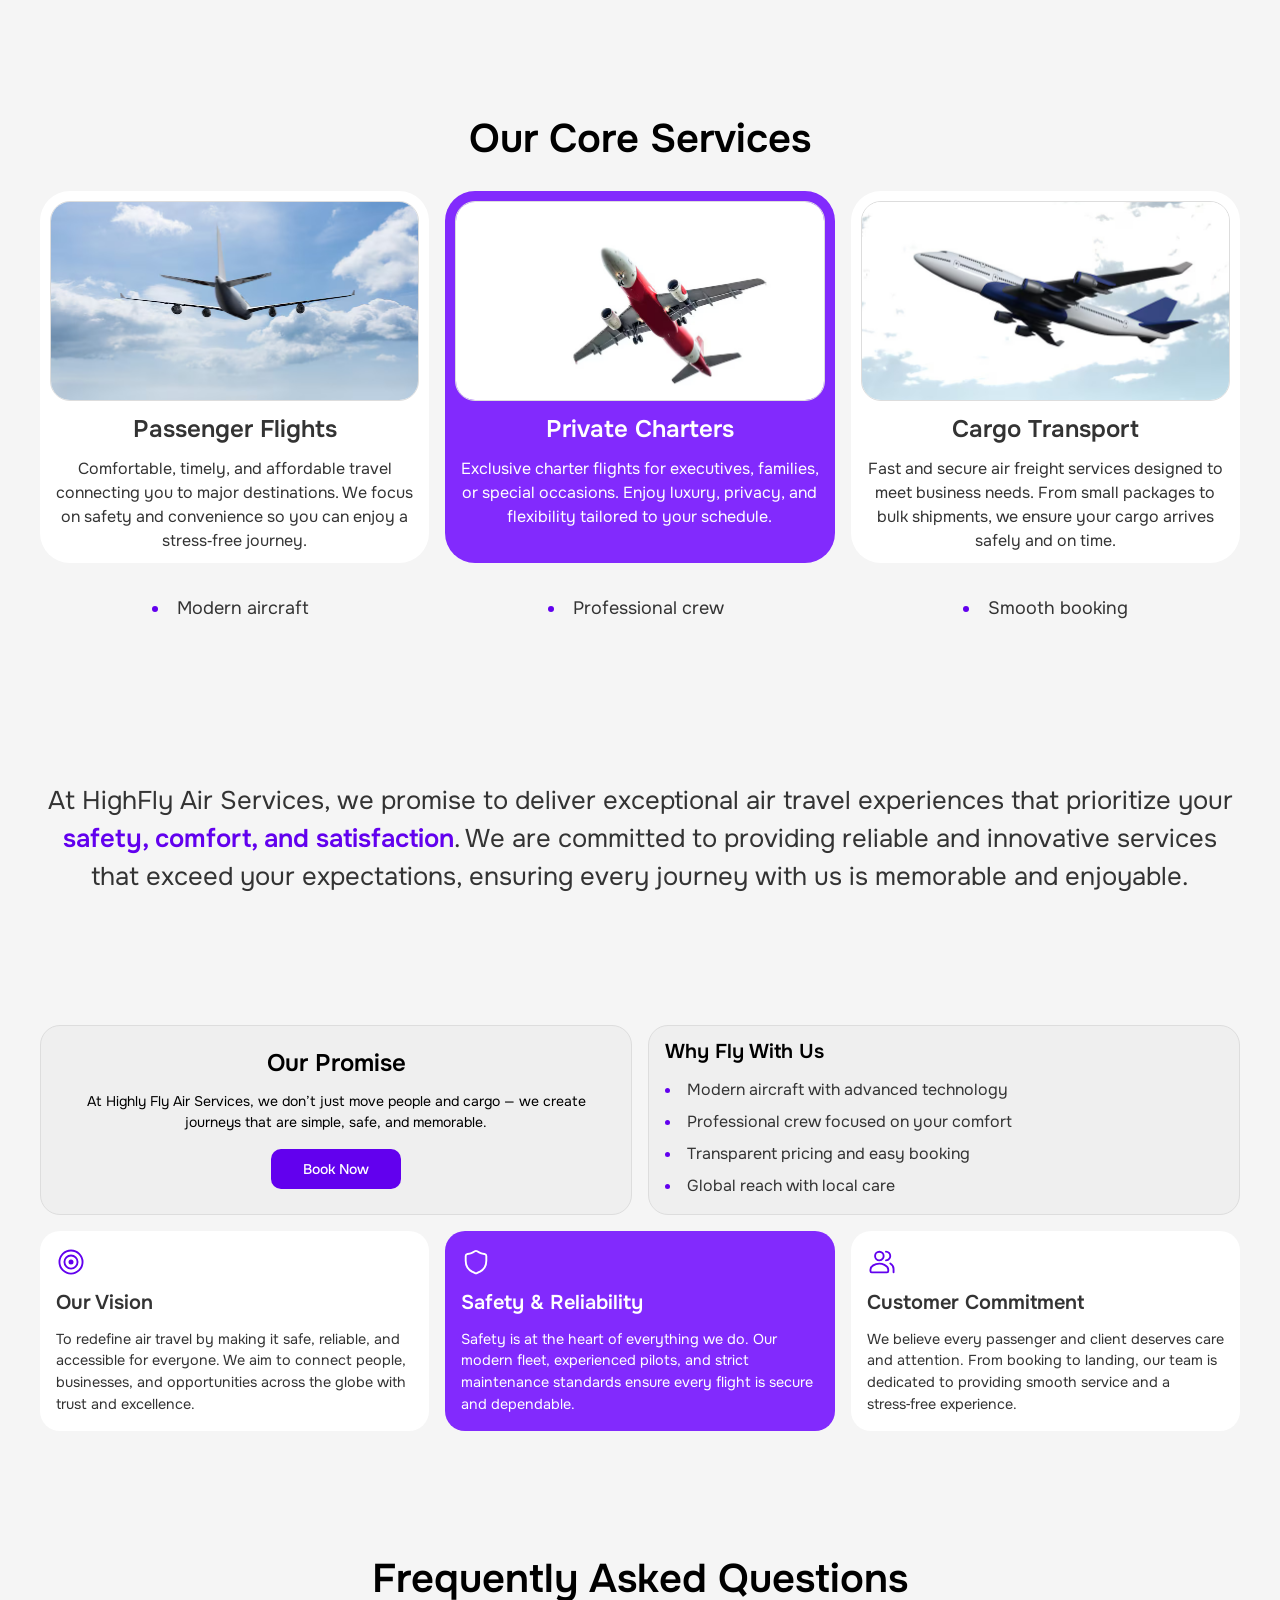
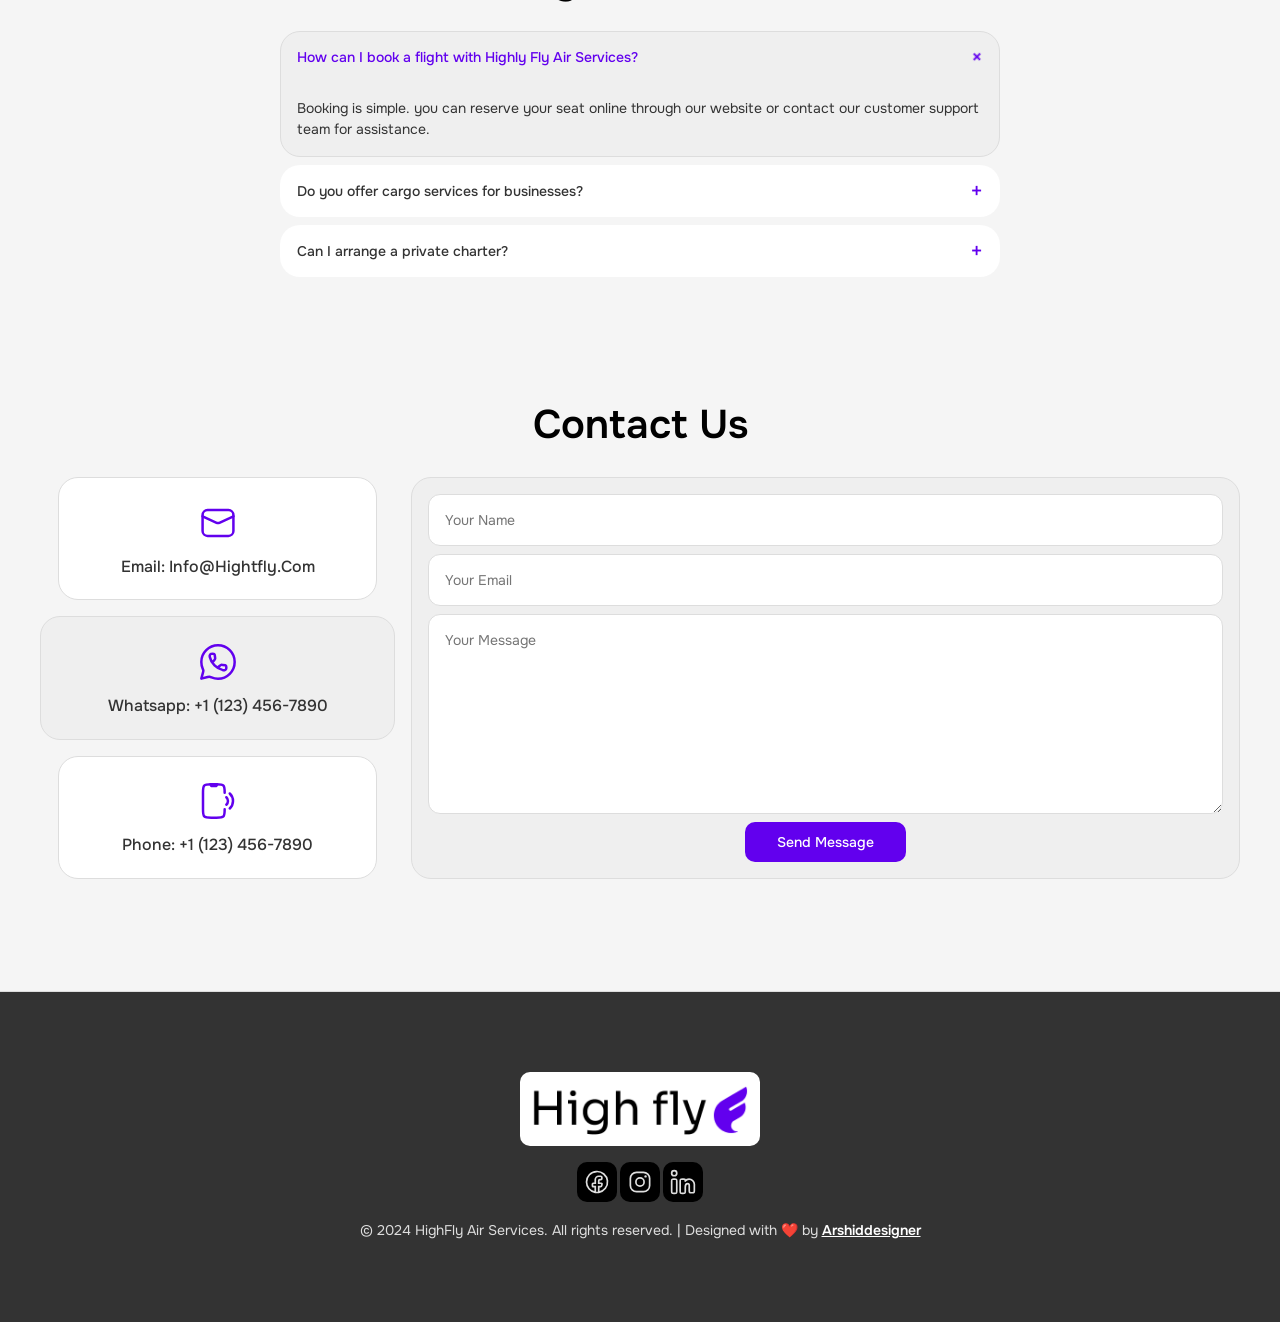
==== commit 4450f6ea: "final v1" ====
--- a/index.html
+++ b/index.html
@@ -21,7 +21,12 @@
                         <li><a href="booking.html">Booking</a></li>
                     </ul>
                 </nav>
-                <a href="#contact" class="Btn">Contact</a>
+                <a href="#contact" id="head-btn" class="Btn">Contact</a>
+                    <svg xmlns="http://www.w3.org/2000/svg" class="menu-icon" id="open"
+                        viewBox="0 0 24 24"><!-- Icon from Huge Icons by Hugeicons - undefined -->
+                        <path fill="none" stroke="currentColor" stroke-linecap="round" stroke-linejoin="round"
+                            stroke-width="1.5" d="M3 12h18M3 6h18M3 18h18" />
+
 
             </div>
         </header>
@@ -254,7 +259,7 @@
                 </div>
 
                 <div id="contact" class="contact-us">
-                    <h2 class="service-head">Contact Us</h2>
+                    <h2 class="services-head">Contact Us</h2>
                     <div class="contact-information">
                         <div class="contact-info-sec">
                             <div class="info-card">
@@ -314,6 +319,65 @@
                 </div>
             </div>
         </div>
+
+
+        <footer class="footer">
+            <div class="footer-content">
+                <a class="footer-logo-link" href="index.html"><img src="assets/hight fly.png" alt="" class="logo" /></a>
+                <div class="social-icons-div">
+                    <svg xmlns="http://www.w3.org/2000/svg" class="social-icon"
+                        viewBox="0 0 24 24"><!-- Icon from ProIcons by ProCode - https://github.com/ProCode-Software/proicons/blob/main/LICENSE -->
+                        <path fill="none" stroke="currentColor" stroke-linecap="round" stroke-width="1.5"
+                            d="M10.478 21.125a9.3 9.3 0 0 0 3.037.002m-3.038-.002A9.25 9.25 0 0 1 2.75 12a9.25 9.25 0 1 1 10.765 9.127m-3.038-.002V16.12H8.58a.6.6 0 0 1-.6-.6v-1.838a.6.6 0 0 1 .6-.6h1.897V9.95a3 3 0 0 1 3-3h1.81a1 1 0 0 1 1 1v1.04a1 1 0 0 1-1 1h-.772a1 1 0 0 0-1 1v2.092h2.297a.6.6 0 0 1 .592.698l-.25 1.504a1 1 0 0 1-.986.836h-1.653v5.007" />
+                    </svg>
+                    <svg xmlns="http://www.w3.org/2000/svg" class="social-icon"
+                        viewBox="0 0 24 24"><!-- Icon from ProIcons by ProCode - https://github.com/ProCode-Software/proicons/blob/main/LICENSE -->
+                        <g fill="none">
+                            <rect width="17" height="17" x="3.5" y="3.5" stroke="currentColor" stroke-linecap="round"
+                                stroke-linejoin="round" stroke-width="1.5" rx="5.5" />
+                            <circle cx="12" cy="12" r="3.606" stroke="currentColor" stroke-linecap="round"
+                                stroke-linejoin="round" stroke-width="1.5" />
+                            <circle cx="16.894" cy="7.106" r="1.03" fill="currentColor" />
+                        </g>
+                    </svg>
+
+                    <svg xmlns="http://www.w3.org/2000/svg" class="social-icon"
+                        viewBox="0 0 24 24"><!-- Icon from Huge Icons by Hugeicons - undefined -->
+                        <g fill="none" stroke="currentColor" stroke-width="1.5">
+                            <path
+                                d="M4.5 9.5H4c-.943 0-1.414 0-1.707.293S2 10.557 2 11.5V20c0 .943 0 1.414.293 1.707S3.057 22 4 22h.5c.943 0 1.414 0 1.707-.293S6.5 20.943 6.5 20v-8.5c0-.943 0-1.414-.293-1.707S5.443 9.5 4.5 9.5Zm2-5.25a2.25 2.25 0 1 1-4.5 0a2.25 2.25 0 0 1 4.5 0Z" />
+                            <path stroke-linejoin="round"
+                                d="M12.326 9.5H11.5c-.943 0-1.414 0-1.707.293S9.5 10.557 9.5 11.5V20c0 .943 0 1.414.293 1.707S10.557 22 11.5 22h.5c.943 0 1.414 0 1.707-.293S14 20.943 14 20v-3.5c0-1.657.528-3 2.088-3c.78 0 1.412.672 1.412 1.5v4.5c0 .943 0 1.414.293 1.707s.764.293 1.707.293h.499c.942 0 1.414 0 1.707-.293c.292-.293.293-.764.293-1.706L22 14c0-2.486-2.364-4.5-4.703-4.5c-1.332 0-2.52.652-3.297 1.673c0-.63 0-.945-.137-1.179a1 1 0 0 0-.358-.358c-.234-.137-.549-.137-1.179-.137Z" />
+                        </g>
+                    </svg>
+
+                </div>
+                <p class="footer-text">
+                    &copy; 2024 HighFly Air Services. All rights reserved. | Designed with ❤️ by <a
+                        href="https://github.com/arshid" class="arshid-tag" target="_blank">Arshiddesigner</a>
+                </p>
+            </div>
+
+        </footer>
+
+        <nav class="mob-menu">
+            <div class="mob-menu-parent">
+                <svg xmlns="http://www.w3.org/2000/svg" class="menu-icon" id="close"
+                    viewBox="0 0 24 24"><!-- Icon from Huge Icons by Hugeicons - undefined -->
+                    <path fill="none" stroke="currentColor" stroke-linecap="round" stroke-linejoin="round"
+                        stroke-width="1.5" d="M18 6L6 18m12 0L6 6" />
+                </svg>
+
+                <ul class="mob-nav-list">
+                    <li><a href="#about" class="mob-nav-link">About Us</a></li>
+                    <li><a href="#services" class="mob-nav-link">Services</a></li>
+                    <li><a href="#contact" class="mob-nav-link">Contact</a></li>
+                    <li><a href="booking.html" class="mob-nav-link">Booking</a></li>
+                </ul>
+
+                <button class="Btn">Get Started</button>
+            </div>
+        </nav>
     </main>
 
     <script src="script.js"></script>
--- a/style.css
+++ b/style.css
@@ -239,6 +239,15 @@
   text-decoration: none;
 }
 
+#head-btn{
+  display: none;
+}
+
+#open{
+  display:block;
+}
+
+
 /* animations sec */
 
 .scale {
@@ -698,7 +707,7 @@
   font-family: var(--font-family);
   width: 100%;
   padding: 1rem;
-  font-size: 1rem;
+  font-size: 0.875rem;
   font-weight: 500;
   color: var(--text-color);
   display: flex;
@@ -714,6 +723,8 @@
   color: var(--primary-color);
   line-height: 0;
   transition: var(--transition);
+  font-weight: 400;
+  font-size: 1.5rem;
 }
 
 .accordion-content-parent {
@@ -896,6 +907,155 @@
   left: 0;
 }
 
+.footer{
+  display: flex;
+  flex-direction: column;
+  align-items: center;
+  justify-content: center;
+  width: 100%;
+  gap: 1rem;
+  padding: 1rem 0;
+  background: var(--text-color);
+  color: var(--white);
+  border-top: var(--border);
+}
+
+.footer-content{
+  display: flex;
+  flex-direction: column;
+  align-items: center;
+  justify-content: center;
+  width: 90%;
+  max-width: 1200px;
+  gap: 1rem;
+  padding: 4rem 0;
+}
+
+
+.footer-logo-link{
+  width: 40%;
+  text-decoration: none;
+  line-height: none;
+  display: flex;
+}
+
+.social-icons-div{
+  display: flex;
+  flex-direction: row;
+  align-items: center;
+  justify-content: center;
+  gap: 0.2rem;
+}
+
+.social-icon{
+  width: 40px;
+  height: 40px;
+  background: var(--black);
+  color: var(--grey);
+  padding: 0.4rem;
+  border-radius: 10px;
+  transition: var(--transition);
+  cursor: pointer;
+}
+.social-icon:hover{
+  background: var(--primary-color);
+  color: var(--white);
+}
+
+.footer-text{
+  font-size: 0.875rem;
+  color: var(--grey);
+}
+
+.arshid-tag{
+  color: var(--white);
+  font-weight: 600;
+  transition: var(--transition);
+  text-decoration-line: underline;
+  text-decoration-thickness: 1px;
+  
+}
+.arshid-tag:hover{
+  color: var(--primary-color);
+}
+
+
+
+/* off canvas menu */
+
+.mob-menu {
+  position: fixed;
+  top: 0;
+  left: -100%;
+  width: 100%;
+  height: 100%;
+  display: flex;
+  flex-direction: column;
+  align-items: center;
+  justify-content: center;
+  gap: 2rem;
+  transition: var(--transition);
+  padding: 1rem;
+  z-index: 100;
+
+}
+
+.mob-menu.open {
+  left: 0;
+}
+
+
+
+
+
+.mob-menu-parent{
+  display: flex;
+  flex-direction: column;
+  align-items: start;
+  gap: 2rem;
+  width: 100%;
+  height: 100%;
+  background: var(--white);
+  border-radius: var(--border-radius);
+  padding: 1rem;
+}
+
+.menu-icon{
+  width: 40px;
+  height: 40px;
+  padding: 0.5rem;
+  border-radius: 12px;
+  border: var(--border);
+  background: #ebdcff;
+  color: var(--primary-color);
+  transition: var(--transition);
+  cursor: pointer;
+}
+
+#close{
+  align-self: flex-end;
+}
+
+.mob-nav-list{
+  list-style: none;
+  display: flex;
+  flex-direction: column;
+  align-items: start;
+  gap: 1rem;
+  width: 100%;
+}
+
+.mob-nav-list li a {
+  text-decoration: none;
+  color: var(--text-color);
+  font-size: 1.25rem;
+  font-weight: 500;
+  transition: var(--transition);
+}
+
+
+
+
 /* media tablet */
 
 @media (min-width: 768px) {
@@ -985,6 +1145,29 @@
   .booking {
     width: 70%;
   }
+
+  .footer-content{
+    width: 95%;
+  }
+
+  .footer-logo-link{
+    width: 20%;
+  }
+
+  #head-btn{
+  display: block;
+}
+
+#open{
+  display: none;
+}
+
+.mob-menu {
+
+  display: none;
+
+
+}
 }
 
 /* media desktop */
@@ -1063,4 +1246,12 @@
   .contact-form-sec {
     width: 70%;
   }
-}
+
+    .footer-content{
+    width: 100%;
+  }
+
+  .footer-logo-link{
+    width: 20%;
+  }
+}
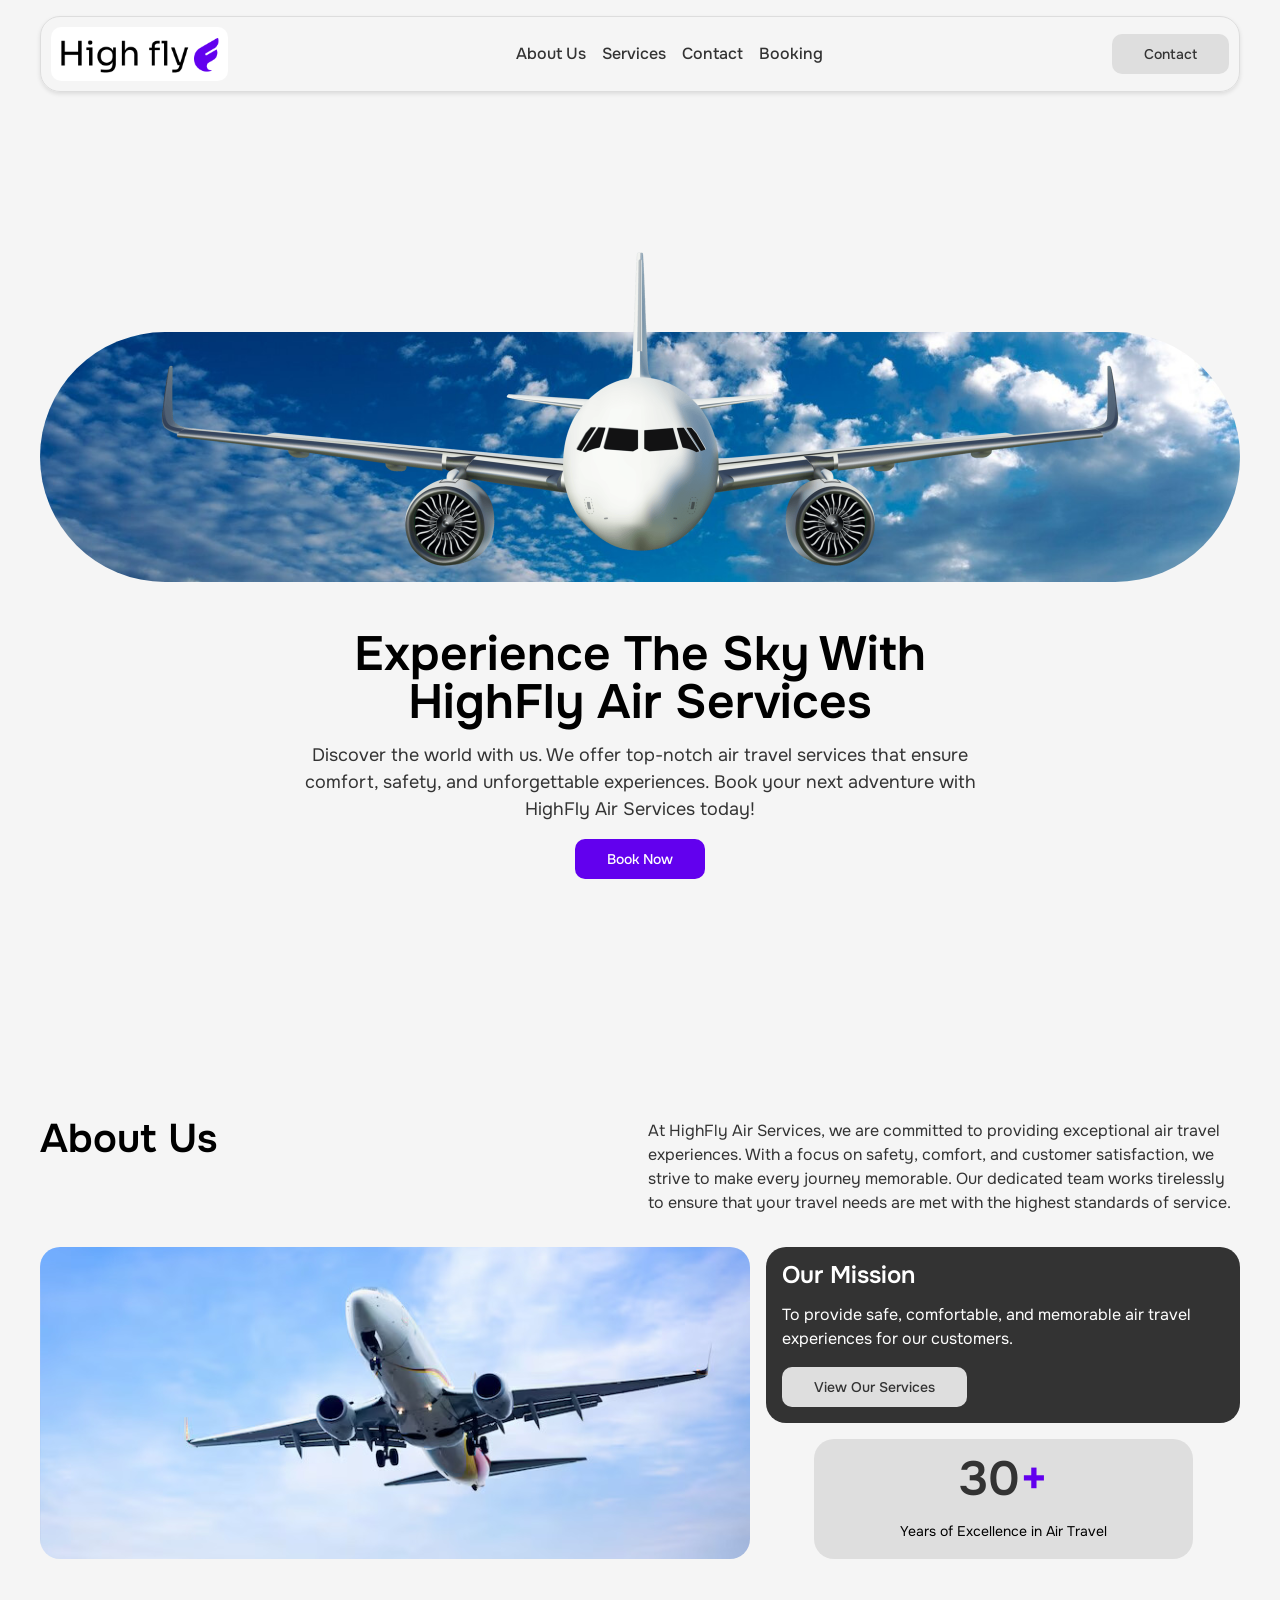
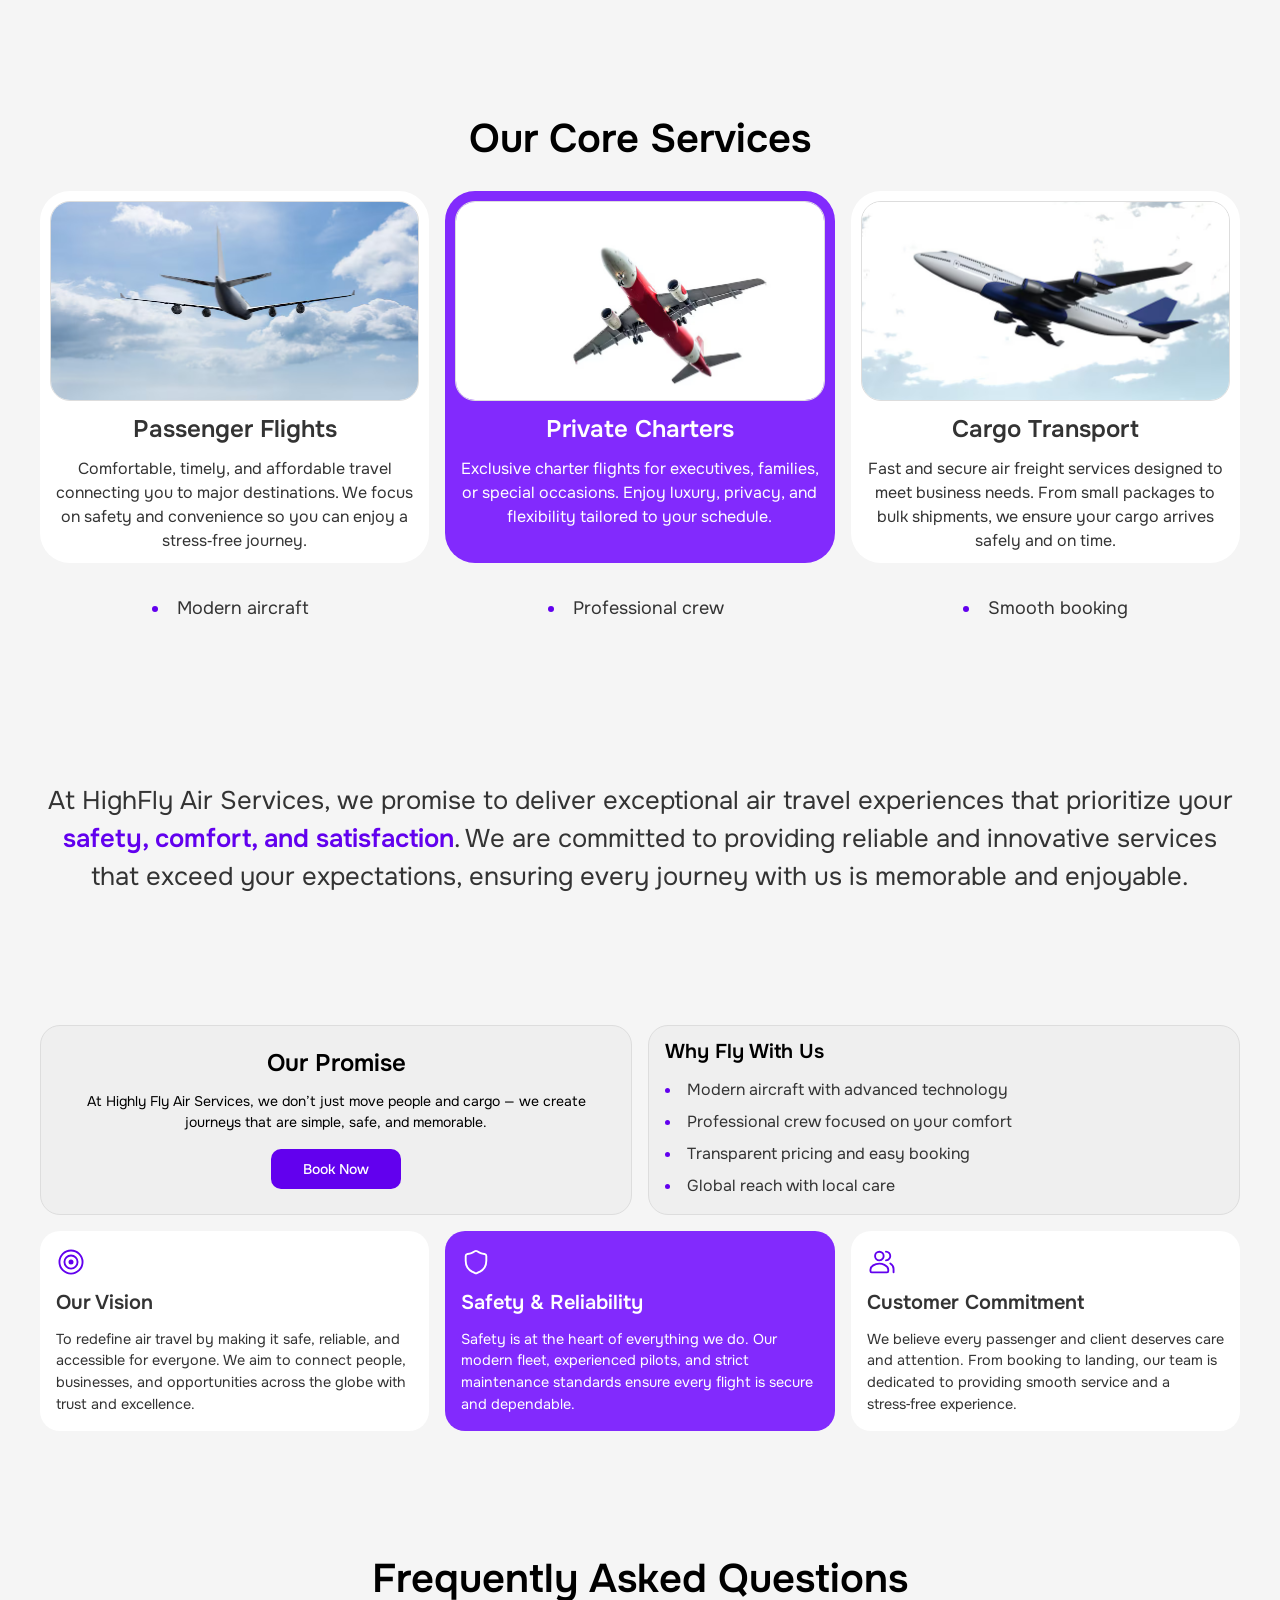
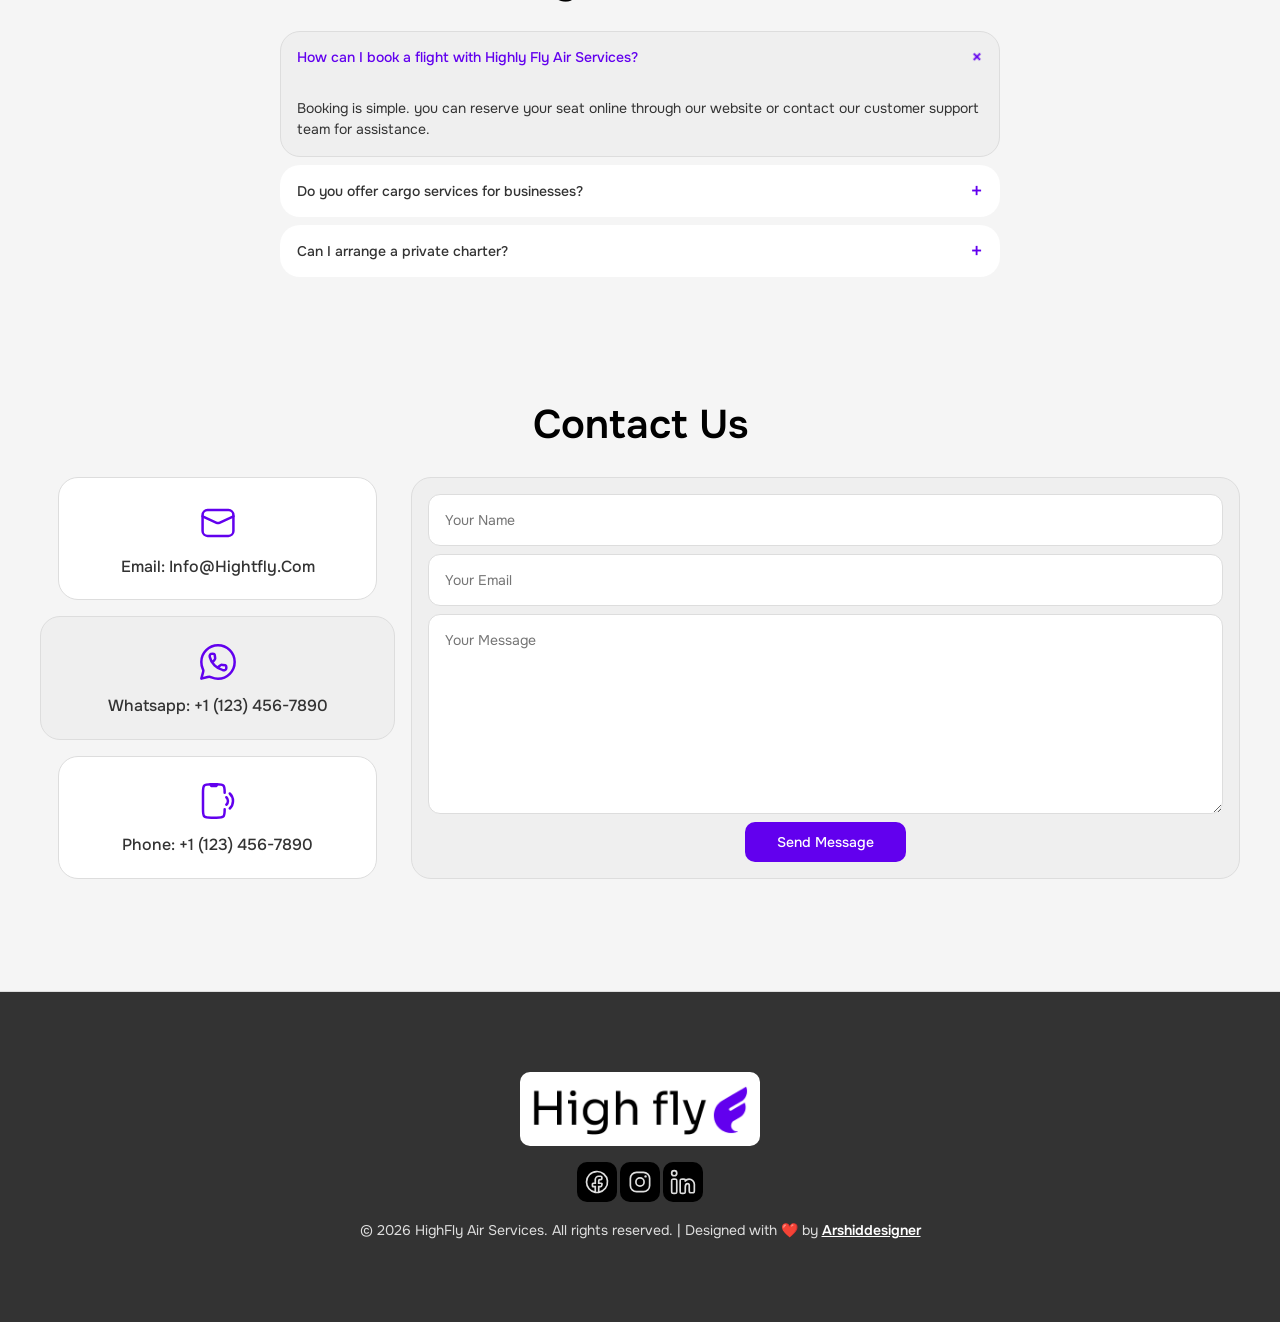
==== commit c46a6444: "final version" ====
--- a/index.html
+++ b/index.html
@@ -353,7 +353,7 @@
 
                 </div>
                 <p class="footer-text">
-                    &copy; 2024 HighFly Air Services. All rights reserved. | Designed with ❤️ by <a
+                    &copy; 2026 HighFly Air Services. All rights reserved. | Designed with ❤️ by <a
                         href="https://github.com/arshid" class="arshid-tag" target="_blank">Arshiddesigner</a>
                 </p>
             </div>
--- a/style.css
+++ b/style.css
@@ -964,6 +964,7 @@
 
 .footer-text{
   font-size: 0.875rem;
+  text-align: center;
   color: var(--grey);
 }
 
